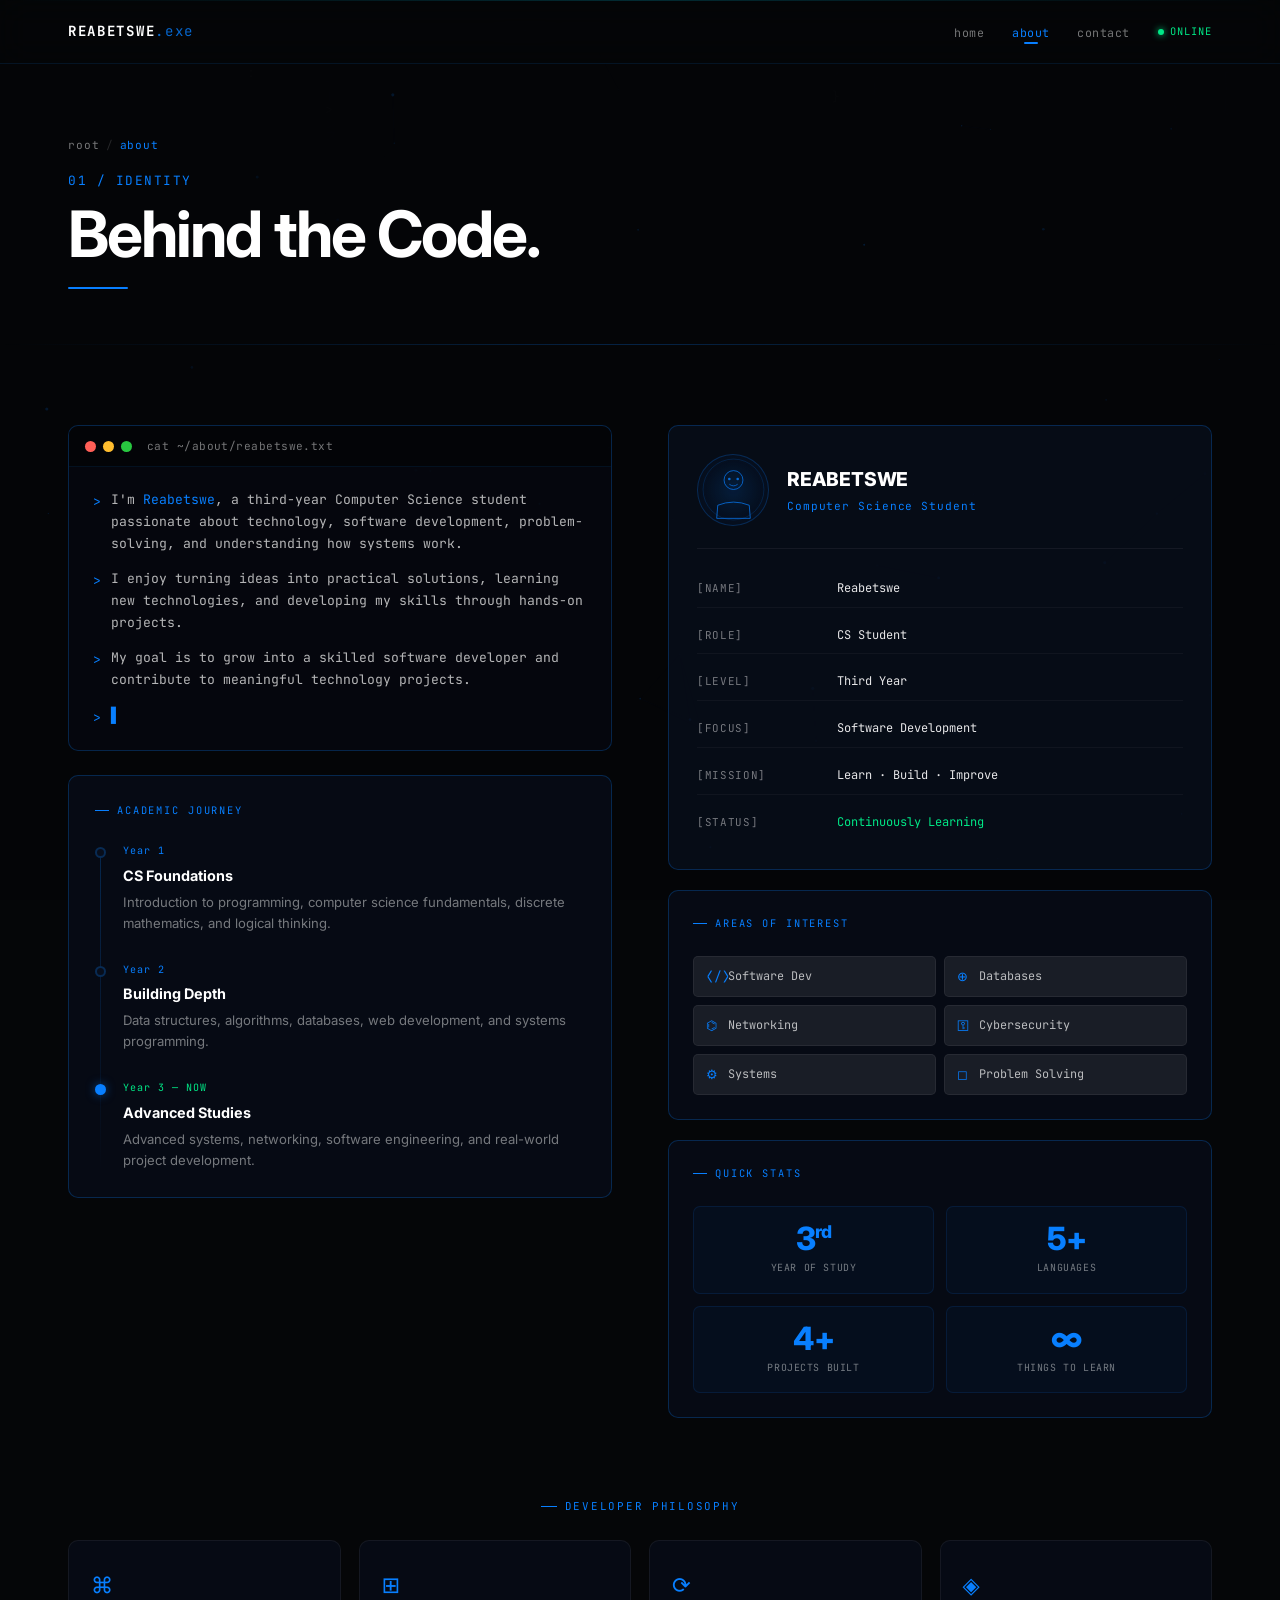
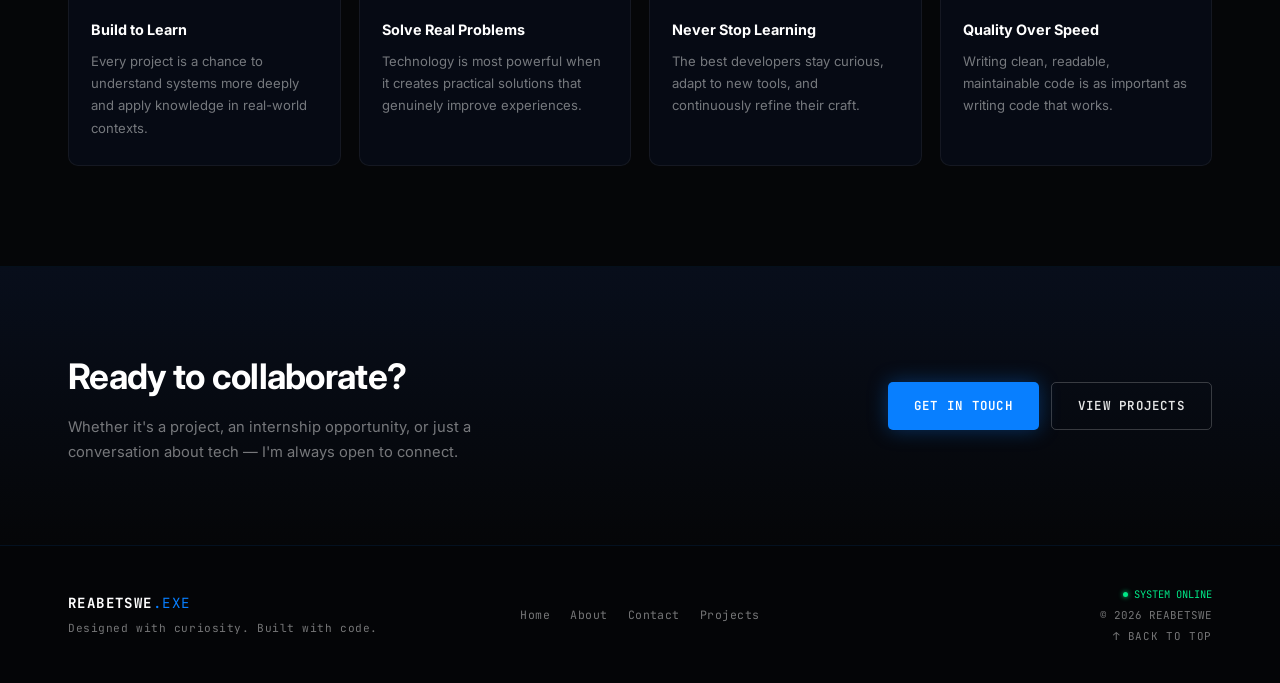
==== about.html @ a29bb3c5 "feat(portfolio): add initial project structure with multi-page site - Add home page with hero sectio" ====
<!DOCTYPE html>
<html lang="en">
<head>
  <meta charset="UTF-8" />
  <meta name="viewport" content="width=device-width, initial-scale=1.0" />
  <title>About Reabetswe — CS Student & Developer</title>
  <meta name="description" content="Learn about Reabetswe, a third-year Computer Science student passionate about software development, databases, networking, and systems." />
  <meta name="theme-color" content="#050608" />

  <link rel="preconnect" href="https://fonts.googleapis.com" />
  <link rel="preconnect" href="https://fonts.gstatic.com" crossorigin />
  <link href="https://fonts.googleapis.com/css2?family=JetBrains+Mono:wght@300;400;500;600;700&family=Inter:wght@300;400;500;600;700;800&display=swap" rel="stylesheet" />
  <link rel="stylesheet" href="styles/main.css" />
  <link rel="stylesheet" href="styles/about.css" />
</head>
<body>
  <canvas id="matrixCanvas" aria-hidden="true"></canvas>
  <canvas id="particleCanvas" aria-hidden="true"></canvas>
  <div class="scan-line" aria-hidden="true"></div>

  <!-- Nav -->
  <nav class="nav" id="nav" role="navigation" aria-label="Main navigation">
    <div class="nav-inner">
      <a href="index.html" class="nav-logo" aria-label="Reabetswe — Home">
        REABETSWE<span class="logo-exe">.exe</span>
      </a>
      <ul class="nav-links" role="list">
        <li><a href="index.html"  class="nav-link">home</a></li>
        <li><a href="about.html" class="nav-link active">about</a></li>
        <li><a href="contact.html" class="nav-link">contact</a></li>
      </ul>
      <div class="nav-right">
        <div class="nav-status" aria-label="Status: online">
          <span class="status-dot"></span><span>ONLINE</span>
        </div>
      </div>
      <button class="nav-toggle" id="navToggle" aria-label="Toggle navigation" aria-expanded="false">
        <span></span><span></span><span></span>
      </button>
    </div>
  </nav>

  <div class="mobile-menu" id="mobileMenu" role="navigation" aria-label="Mobile navigation">
    <ul>
      <li><a href="index.html">home</a></li>
      <li><a href="about.html" class="active">about</a></li>
      <li><a href="contact.html">contact</a></li>
    </ul>
  </div>

  <!-- Page Hero -->
  <section class="page-hero" aria-label="Page title">
    <div class="page-hero-content">
      <div class="breadcrumb">
        <a href="index.html" style="color:inherit;text-decoration:none;">root</a>
        <span class="bc-sep">/</span>
        <span class="bc-active">about</span>
      </div>
      <div class="page-h1-sub">01 / IDENTITY</div>
      <h1 class="page-h1">Behind the Code.</h1>
      <div class="page-accent-line"></div>
    </div>
  </section>

  <!-- ==================== ABOUT ==================== -->
  <section class="about-page-section" aria-labelledby="ap-h2">
    <div class="container">
      <div class="about-page-grid">

        <!-- LEFT -->
        <div>
          <!-- Bio terminal -->
          <div class="bio-terminal-block reveal">
            <div class="terminal-titlebar">
              <span class="tb-dot tb-red"></span>
              <span class="tb-dot tb-yellow"></span>
              <span class="tb-dot tb-green"></span>
              <span class="tb-title">cat ~/about/reabetswe.txt</span>
            </div>
            <div class="bio-body">
              <div class="bio-line">
                <span class="bio-prompt">&gt;</span>
                <span class="bio-text">I'm <span class="hl">Reabetswe</span>, a third-year Computer Science student passionate about technology, software development, problem-solving, and understanding how systems work.</span>
              </div>
              <div class="bio-line">
                <span class="bio-prompt">&gt;</span>
                <span class="bio-text">I enjoy turning ideas into practical solutions, learning new technologies, and developing my skills through hands-on projects.</span>
              </div>
              <div class="bio-line">
                <span class="bio-prompt">&gt;</span>
                <span class="bio-text">My goal is to grow into a skilled software developer and contribute to meaningful technology projects.</span>
              </div>
              <div class="bio-line">
                <span class="bio-prompt">&gt;</span>
                <span class="bio-cursor">▋</span>
              </div>
            </div>
          </div>

          <!-- Journey timeline -->
          <div class="journey-block reveal" data-delay="100">
            <div class="block-label">ACADEMIC JOURNEY</div>
            <div class="journey-timeline">
              <div class="jt-item">
                <div class="jt-dot"></div>
                <div class="jt-year">Year 1</div>
                <h3 class="jt-title">CS Foundations</h3>
                <p class="jt-desc">Introduction to programming, computer science fundamentals, discrete mathematics, and logical thinking.</p>
              </div>
              <div class="jt-item">
                <div class="jt-dot"></div>
                <div class="jt-year">Year 2</div>
                <h3 class="jt-title">Building Depth</h3>
                <p class="jt-desc">Data structures, algorithms, databases, web development, and systems programming.</p>
              </div>
              <div class="jt-item current">
                <div class="jt-dot"></div>
                <div class="jt-year">Year 3 — NOW</div>
                <h3 class="jt-title">Advanced Studies</h3>
                <p class="jt-desc">Advanced systems, networking, software engineering, and real-world project development.</p>
              </div>
            </div>
          </div>
        </div>

        <!-- RIGHT -->
        <div>
          <!-- Profile card -->
          <div class="profile-card-block reveal" data-delay="80">
            <div class="pc-avatar-row">
              <div class="pc-avatar">
                <svg viewBox="0 0 120 120" xmlns="http://www.w3.org/2000/svg" aria-hidden="true">
                  <defs>
                    <radialGradient id="pglow" cx="50%" cy="50%" r="50%">
                      <stop offset="0%"   stop-color="#087FFF" stop-opacity="0.15"/>
                      <stop offset="100%" stop-color="#087FFF" stop-opacity="0"/>
                    </radialGradient>
                  </defs>
                  <circle cx="60" cy="60" r="58" fill="url(#pglow)" stroke="#087FFF" stroke-width="0.8" opacity="0.4"/>
                  <circle cx="60" cy="42" r="18" fill="none" stroke="#087FFF" stroke-width="1.5" opacity="0.9"/>
                  <path d="M30 90 Q60 78 90 90 L92 115 H28 Z" fill="none" stroke="#087FFF" stroke-width="1.5" opacity="0.9"/>
                  <circle cx="52" cy="40" r="2.5" fill="#087FFF" opacity="0.8"/>
                  <circle cx="68" cy="40" r="2.5" fill="#087FFF" opacity="0.8"/>
                  <path d="M52 50 Q60 56 68 50" fill="none" stroke="#087FFF" stroke-width="1.5" opacity="0.8"/>
                </svg>
              </div>
              <div>
                <div class="pc-name">REABETSWE</div>
                <div class="pc-role">Computer Science Student</div>
              </div>
            </div>
            <div class="pc-meta">
              <div class="pcm-row"><span class="pcm-key">[NAME]</span>      <span class="pcm-val">Reabetswe</span></div>
              <div class="pcm-row"><span class="pcm-key">[ROLE]</span>      <span class="pcm-val">CS Student</span></div>
              <div class="pcm-row"><span class="pcm-key">[LEVEL]</span>     <span class="pcm-val">Third Year</span></div>
              <div class="pcm-row"><span class="pcm-key">[FOCUS]</span>     <span class="pcm-val">Software Development</span></div>
              <div class="pcm-row"><span class="pcm-key">[MISSION]</span>   <span class="pcm-val">Learn · Build · Improve</span></div>
              <div class="pcm-row"><span class="pcm-key">[STATUS]</span>    <span class="pcm-val green">Continuously Learning</span></div>
            </div>
          </div>

          <!-- Interests -->
          <div class="interests-block reveal" data-delay="150">
            <div class="block-label">AREAS OF INTEREST</div>
            <div class="ib-grid">
              <div class="ib-item"><span class="ib-icon">⟨/⟩</span> Software Dev</div>
              <div class="ib-item"><span class="ib-icon">⊕</span> Databases</div>
              <div class="ib-item"><span class="ib-icon">⌬</span> Networking</div>
              <div class="ib-item"><span class="ib-icon">⚿</span> Cybersecurity</div>
              <div class="ib-item"><span class="ib-icon">⚙</span> Systems</div>
              <div class="ib-item"><span class="ib-icon">◻</span> Problem Solving</div>
            </div>
          </div>

          <!-- Stats -->
          <div class="stats-block reveal" data-delay="200">
            <div class="block-label">QUICK STATS</div>
            <div class="stats-grid">
              <div class="stat-box"><div class="stat-num">3<sup>rd</sup></div><div class="stat-lbl">Year of Study</div></div>
              <div class="stat-box"><div class="stat-num">5+</div><div class="stat-lbl">Languages</div></div>
              <div class="stat-box"><div class="stat-num">4+</div><div class="stat-lbl">Projects Built</div></div>
              <div class="stat-box"><div class="stat-num">∞</div><div class="stat-lbl">Things to Learn</div></div>
            </div>
          </div>
        </div>
      </div>

      <!-- Philosophy -->
      <div class="philosophy-block">
        <div class="panel-label" style="justify-content:center;display:flex;margin-bottom:24px;">DEVELOPER PHILOSOPHY</div>
        <div class="ph-grid">
          <div class="ph-card reveal">
            <span class="ph-icon">⌘</span>
            <h3 class="ph-title">Build to Learn</h3>
            <p class="ph-text">Every project is a chance to understand systems more deeply and apply knowledge in real-world contexts.</p>
          </div>
          <div class="ph-card reveal" data-delay="80">
            <span class="ph-icon">⊞</span>
            <h3 class="ph-title">Solve Real Problems</h3>
            <p class="ph-text">Technology is most powerful when it creates practical solutions that genuinely improve experiences.</p>
          </div>
          <div class="ph-card reveal" data-delay="160">
            <span class="ph-icon">⟳</span>
            <h3 class="ph-title">Never Stop Learning</h3>
            <p class="ph-text">The best developers stay curious, adapt to new tools, and continuously refine their craft.</p>
          </div>
          <div class="ph-card reveal" data-delay="240">
            <span class="ph-icon">◈</span>
            <h3 class="ph-title">Quality Over Speed</h3>
            <p class="ph-text">Writing clean, readable, maintainable code is as important as writing code that works.</p>
          </div>
        </div>
      </div>
    </div>
  </section>

  <!-- CTA -->
  <section class="about-cta-section" aria-label="Call to action">
    <div class="container">
      <div class="cta-inner">
        <div class="cta-text">
          <h2>Ready to collaborate?</h2>
          <p>Whether it's a project, an internship opportunity, or just a conversation about tech — I'm always open to connect.</p>
        </div>
        <div class="cta-actions">
          <a href="contact.html" class="btn btn-primary">GET IN TOUCH</a>
          <a href="index.html#projects" class="btn btn-secondary">VIEW PROJECTS</a>
        </div>
      </div>
    </div>
  </section>

  <!-- Footer -->
  <footer class="footer" role="contentinfo">
    <div class="container">
      <div class="footer-inner">
        <div>
          <div class="footer-logo">REABETSWE<span class="exe">.EXE</span></div>
          <div class="footer-tagline">Designed with curiosity. Built with code.</div>
        </div>
        <nav class="footer-links" aria-label="Footer navigation">
          <a href="index.html">Home</a>
          <a href="about.html">About</a>
          <a href="contact.html">Contact</a>
          <a href="index.html#projects">Projects</a>
        </nav>
        <div class="footer-right">
          <div class="footer-status"><span class="footer-status-dot"></span> SYSTEM ONLINE</div>
          <div class="footer-copy">&copy; 2026 REABETSWE</div>
          <button class="back-to-top" onclick="window.scrollTo({top:0,behavior:'smooth'})" aria-label="Back to top">↑ BACK TO TOP</button>
        </div>
      </div>
    </div>
  </footer>

  <script src="scripts/matrix.js"></script>
  <script src="scripts/particles.js"></script>
  <script src="scripts/main.js"></script>
</body>
</html>
---- styles/main.css ----
/* ====================================================================
   MAIN.CSS — REABETSWE.EXE // SYSTEM OVERRIDE
   Global design tokens, shared components, layout primitives
   ==================================================================== */

@media (prefers-reduced-motion: reduce) {
  *, *::before, *::after {
    animation-duration: 0.01ms !important;
    animation-iteration-count: 1 !important;
    transition-duration: 0.01ms !important;
  }
}

*, *::before, *::after {
  box-sizing: border-box;
  margin: 0;
  padding: 0;
}

:root {
  /* Color system */
  --obsidian:       #050608;
  --midnight:       #080E1B;
  --navy:           #0C1829;
  --navy-light:     #0F2040;
  --blue:           #087FFF;
  --blue-bright:    #1A8FFF;
  --blue-dim:       #0560C0;
  --cyan:           #00D9FF;
  --white:          #FFFFFF;
  --white-90:       rgba(255,255,255,0.9);
  --white-70:       rgba(255,255,255,0.7);
  --white-45:       rgba(255,255,255,0.45);
  --white-20:       rgba(255,255,255,0.2);
  --white-08:       rgba(255,255,255,0.08);
  --blue-glow:      rgba(8, 127, 255, 0.12);
  --blue-glow-md:   rgba(8, 127, 255, 0.22);
  --blue-border:    rgba(8, 127, 255, 0.25);
  --blue-border-hi: rgba(8, 127, 255, 0.55);
  --cyan-glow:      rgba(0, 217, 255, 0.15);
  --green:          #00E887;
  --red:            #FF4757;
  --yellow:         #FFB800;

  /* Typography */
  --font-sans:    'Inter', system-ui, sans-serif;
  --font-mono:    'JetBrains Mono', 'Fira Code', 'Courier New', monospace;
  --font-display: 'Inter', system-ui, sans-serif;

  /* Layout */
  --nav-height:   64px;
  --max-width:    1200px;
  --section-pad:  110px;

  /* Animation */
  --ease-out:     cubic-bezier(0.16, 1, 0.3, 1);
  --ease-in-out:  cubic-bezier(0.4, 0, 0.2, 1);
  --t-fast:       0.15s;
  --t-base:       0.28s;
  --t-slow:       0.5s;
}

/* ===================== BASE ===================== */
html { scroll-behavior: smooth; font-size: 16px; }

body {
  background-color: var(--obsidian);
  color: var(--white);
  font-family: var(--font-sans);
  line-height: 1.65;
  overflow-x: hidden;
  min-height: 100vh;
  -webkit-font-smoothing: antialiased;
  -moz-osx-font-smoothing: grayscale;
}

/* ===================== BACKGROUND CANVASES ===================== */
#matrixCanvas {
  position: fixed; inset: 0;
  pointer-events: none; z-index: 0;
  opacity: 0.025;
}
#particleCanvas {
  position: fixed; inset: 0;
  pointer-events: none; z-index: 1;
  opacity: 0.6;
}

/* ===================== SCAN LINE ===================== */
.scan-line {
  position: fixed;
  top: 0; left: 0; right: 0;
  height: 1px;
  background: linear-gradient(90deg, transparent 0%, var(--cyan) 50%, transparent 100%);
  opacity: 0.18;
  animation: scanDown 8s linear infinite;
  pointer-events: none;
  z-index: 9998;
}
@keyframes scanDown {
  0%   { top: -2px; }
  100% { top: 100vh; }
}

/* ===================== BOOT SCREEN ===================== */
#bootScreen {
  position: fixed; inset: 0;
  background: var(--obsidian);
  z-index: 99999;
  display: flex;
  flex-direction: column;
  align-items: center;
  justify-content: center;
  gap: 0;
  transition: opacity 0.6s var(--ease-out);
}
#bootScreen.fade-out {
  opacity: 0;
  pointer-events: none;
}
#bootScreen.hidden { display: none; }

.boot-logo {
  font-family: var(--font-mono);
  font-size: clamp(1.4rem, 4vw, 2.2rem);
  font-weight: 700;
  letter-spacing: 0.18em;
  color: var(--white);
  margin-bottom: 40px;
}
.boot-logo span { color: var(--blue); }

.boot-lines {
  display: flex;
  flex-direction: column;
  gap: 10px;
  min-width: 340px;
  max-width: 460px;
}
.boot-line {
  font-family: var(--font-mono);
  font-size: 0.78rem;
  color: var(--white-45);
  letter-spacing: 0.04em;
  display: flex;
  align-items: center;
  gap: 10px;
  opacity: 0;
  transform: translateX(-8px);
  transition: opacity 0.35s ease, transform 0.35s ease;
}
.boot-line.show { opacity: 1; transform: none; }
.boot-line.done { color: var(--green); }
.boot-line.done .bl-dot { background: var(--green); box-shadow: 0 0 6px var(--green); }
.bl-dot {
  width: 6px; height: 6px;
  border-radius: 50%;
  background: var(--white-45);
  flex-shrink: 0;
}

.boot-bar-wrap {
  margin-top: 36px;
  width: 340px;
  height: 2px;
  background: var(--white-08);
  border-radius: 2px;
  overflow: hidden;
}
.boot-bar {
  height: 100%;
  width: 0%;
  background: linear-gradient(90deg, var(--blue), var(--cyan));
  border-radius: 2px;
  transition: width 0.1s linear;
  box-shadow: 0 0 8px var(--blue);
}
.boot-skip {
  margin-top: 28px;
  font-family: var(--font-mono);
  font-size: 0.68rem;
  color: var(--white-45);
  letter-spacing: 0.1em;
  background: none;
  border: none;
  cursor: pointer;
  padding: 6px 12px;
  border-radius: 3px;
  transition: color var(--t-base), background var(--t-base);
}
.boot-skip:hover, .boot-skip:focus-visible {
  color: var(--white-70);
  background: var(--white-08);
  outline: none;
}

/* ===================== NAVIGATION ===================== */
.nav {
  position: fixed;
  top: 0; left: 0; right: 0;
  height: var(--nav-height);
  z-index: 1000;
  background: rgba(5, 6, 8, 0.7);
  backdrop-filter: blur(16px) saturate(1.4);
  -webkit-backdrop-filter: blur(16px);
  border-bottom: 1px solid rgba(8, 127, 255, 0.12);
  transition: background var(--t-base), border-color var(--t-base);
}
.nav.scrolled {
  background: rgba(5, 6, 8, 0.95);
  border-color: var(--blue-border);
}
.nav-inner {
  max-width: var(--max-width);
  margin: 0 auto;
  padding: 0 28px;
  height: 100%;
  display: flex;
  align-items: center;
  gap: 16px;
}
.nav-logo {
  font-family: var(--font-mono);
  font-size: 0.88rem;
  font-weight: 700;
  letter-spacing: 0.12em;
  color: var(--white);
  text-decoration: none;
  display: flex;
  align-items: center;
  gap: 0;
  flex-shrink: 0;
}
.logo-exe { color: var(--blue); font-weight: 400; opacity: 0.8; }

.nav-links {
  list-style: none;
  display: flex;
  align-items: center;
  gap: 4px;
  margin-left: auto;
}
.nav-link {
  font-family: var(--font-mono);
  font-size: 0.73rem;
  color: var(--white-45);
  text-decoration: none;
  padding: 5px 12px;
  border-radius: 4px;
  transition: color var(--t-base), background var(--t-base);
  letter-spacing: 0.04em;
  position: relative;
}
.nav-link:hover {
  color: var(--white-90);
  background: var(--white-08);
}
.nav-link.active {
  color: var(--blue);
}
.nav-link.active::after {
  content: '';
  position: absolute;
  bottom: 2px; left: 50%; transform: translateX(-50%);
  width: 14px; height: 2px;
  background: var(--blue);
  border-radius: 2px;
}

/* Nav right cluster */
.nav-right {
  display: flex;
  align-items: center;
  gap: 14px;
  flex-shrink: 0;
}
.nav-cmd-btn {
  font-family: var(--font-mono);
  font-size: 0.7rem;
  color: var(--white-45);
  background: var(--white-08);
  border: 1px solid var(--white-20);
  padding: 5px 10px;
  border-radius: 5px;
  cursor: pointer;
  display: flex;
  align-items: center;
  gap: 6px;
  transition: all var(--t-base);
  letter-spacing: 0.04em;
  white-space: nowrap;
}
.nav-cmd-btn:hover, .nav-cmd-btn:focus-visible {
  color: var(--white-90);
  border-color: var(--blue-border);
  background: var(--blue-glow);
  outline: none;
}
.cmd-kbd {
  font-size: 0.62rem;
  background: var(--white-08);
  padding: 1px 5px;
  border-radius: 3px;
  border: 1px solid var(--white-20);
}
.nav-status {
  display: flex;
  align-items: center;
  gap: 6px;
  font-family: var(--font-mono);
  font-size: 0.65rem;
  color: var(--green);
  letter-spacing: 0.1em;
}
.status-dot {
  width: 6px; height: 6px;
  border-radius: 50%;
  background: var(--green);
  box-shadow: 0 0 7px var(--green);
  animation: statusPulse 2.5s ease-in-out infinite;
}
@keyframes statusPulse {
  0%, 100% { opacity: 1; }
  50%       { opacity: 0.4; }
}
.nav-toggle {
  display: none;
  flex-direction: column;
  gap: 5px;
  background: none;
  border: none;
  cursor: pointer;
  padding: 4px;
  margin-left: auto;
}
.nav-toggle span {
  display: block;
  width: 22px; height: 1.5px;
  background: var(--white-70);
  border-radius: 2px;
  transition: all var(--t-base);
}

/* ===================== MOBILE MENU ===================== */
.mobile-menu {
  position: fixed;
  top: var(--nav-height);
  left: 0; right: 0;
  background: rgba(5, 6, 8, 0.98);
  border-bottom: 1px solid var(--blue-border);
  backdrop-filter: blur(20px);
  z-index: 999;
  padding: 12px 0 20px;
  transform: translateY(-6px);
  opacity: 0;
  pointer-events: none;
  transition: all var(--t-base);
}
.mobile-menu.open {
  transform: translateY(0);
  opacity: 1;
  pointer-events: all;
}
.mobile-menu ul { list-style: none; padding: 0 24px; }
.mobile-menu ul li { border-bottom: 1px solid rgba(255,255,255,0.06); }
.mobile-menu ul li:last-child { border-bottom: none; }
.mobile-menu ul li a {
  font-family: var(--font-mono);
  font-size: 0.85rem;
  color: var(--white-70);
  text-decoration: none;
  padding: 14px 0;
  display: block;
  letter-spacing: 0.05em;
  transition: color var(--t-base);
}
.mobile-menu ul li a:hover,
.mobile-menu ul li a.active { color: var(--blue); }

/* ===================== COMMAND PALETTE ===================== */
.cmd-palette-overlay {
  position: fixed; inset: 0;
  background: rgba(0, 0, 0, 0.7);
  backdrop-filter: blur(8px);
  z-index: 10000;
  display: flex;
  align-items: flex-start;
  justify-content: center;
  padding-top: 15vh;
  opacity: 0;
  pointer-events: none;
  transition: opacity var(--t-base);
}
.cmd-palette-overlay.open {
  opacity: 1;
  pointer-events: all;
}
.cmd-palette-box {
  background: var(--midnight);
  border: 1px solid var(--blue-border);
  border-radius: 10px;
  width: 100%;
  max-width: 560px;
  margin: 0 20px;
  overflow: hidden;
  box-shadow: 0 24px 80px rgba(0,0,0,0.6), 0 0 40px rgba(8,127,255,0.1);
  transform: translateY(-12px) scale(0.98);
  transition: transform var(--t-base) var(--ease-out);
}
.cmd-palette-overlay.open .cmd-palette-box {
  transform: translateY(0) scale(1);
}
.cmd-palette-input-row {
  display: flex;
  align-items: center;
  gap: 12px;
  padding: 16px 20px;
  border-bottom: 1px solid rgba(255,255,255,0.07);
}
.cp-icon {
  font-family: var(--font-mono);
  font-size: 0.9rem;
  color: var(--blue);
  flex-shrink: 0;
}
.cmd-palette-input {
  flex: 1;
  background: none;
  border: none;
  outline: none;
  font-family: var(--font-mono);
  font-size: 0.9rem;
  color: var(--white);
  caret-color: var(--blue);
  letter-spacing: 0.02em;
}
.cmd-palette-input::placeholder { color: var(--white-45); }
.cmd-palette-results {
  max-height: 340px;
  overflow-y: auto;
  padding: 8px 0;
  scrollbar-width: thin;
  scrollbar-color: var(--blue-border) transparent;
}
.cp-result {
  display: flex;
  align-items: center;
  gap: 14px;
  padding: 11px 20px;
  cursor: pointer;
  transition: background var(--t-fast);
  border-left: 2px solid transparent;
}
.cp-result:hover, .cp-result.selected {
  background: var(--blue-glow);
  border-left-color: var(--blue);
}
.cp-result-icon {
  font-family: var(--font-mono);
  font-size: 0.75rem;
  color: var(--blue);
  width: 20px;
  text-align: center;
  flex-shrink: 0;
}
.cp-result-label {
  font-family: var(--font-sans);
  font-size: 0.85rem;
  color: var(--white-90);
}
.cp-result-desc {
  font-family: var(--font-mono);
  font-size: 0.7rem;
  color: var(--white-45);
  margin-left: auto;
}
.cp-footer {
  padding: 10px 20px;
  border-top: 1px solid rgba(255,255,255,0.06);
  display: flex;
  gap: 16px;
  font-family: var(--font-mono);
  font-size: 0.65rem;
  color: var(--white-45);
}
.cp-hint { display: flex; align-items: center; gap: 5px; }
.cp-key {
  background: var(--white-08);
  border: 1px solid var(--white-20);
  padding: 1px 5px;
  border-radius: 3px;
  font-size: 0.6rem;
}

/* ===================== LAYOUT PRIMITIVES ===================== */
.container {
  max-width: var(--max-width);
  margin: 0 auto;
  padding: 0 28px;
  position: relative;
  z-index: 2;
}
.section {
  padding: var(--section-pad) 0;
  position: relative;
  z-index: 2;
}

/* Section header */
.section-eyebrow {
  font-family: var(--font-mono);
  font-size: 0.7rem;
  color: var(--blue);
  letter-spacing: 0.2em;
  text-transform: uppercase;
  margin-bottom: 12px;
  display: flex;
  align-items: center;
  gap: 10px;
}
.section-eyebrow::before {
  content: '';
  width: 28px; height: 1px;
  background: var(--blue);
  opacity: 0.6;
}
.section-h2 {
  font-family: var(--font-display);
  font-size: clamp(2rem, 4.5vw, 3rem);
  font-weight: 700;
  line-height: 1.1;
  color: var(--white);
  letter-spacing: -0.02em;
  margin-bottom: 20px;
}
.section-h2 .accent { color: var(--blue); }
.section-lead {
  font-size: 1rem;
  color: var(--white-70);
  line-height: 1.7;
  max-width: 560px;
  margin-bottom: 56px;
}

/* ===================== SHARED TERMINAL CHROME ===================== */
.terminal-chrome {
  background: #07080F;
  border: 1px solid var(--blue-border);
  border-radius: 10px;
  overflow: hidden;
  box-shadow: 0 12px 48px rgba(0,0,0,0.4), 0 0 0 1px rgba(8,127,255,0.06);
}
.terminal-titlebar {
  display: flex;
  align-items: center;
  gap: 7px;
  padding: 11px 16px;
  background: rgba(0,0,0,0.4);
  border-bottom: 1px solid rgba(8,127,255,0.1);
}
.tb-dot {
  width: 11px; height: 11px;
  border-radius: 50%;
  flex-shrink: 0;
}
.tb-red    { background: #FF5F57; }
.tb-yellow { background: #FFBD2E; }
.tb-green  { background: #28C840; }
.tb-title {
  font-family: var(--font-mono);
  font-size: 0.7rem;
  color: var(--white-45);
  margin-left: 8px;
  letter-spacing: 0.04em;
}

/* ===================== SHARED BUTTONS ===================== */
.btn {
  display: inline-flex;
  align-items: center;
  gap: 9px;
  padding: 13px 26px;
  font-family: var(--font-mono);
  font-size: 0.78rem;
  font-weight: 600;
  letter-spacing: 0.1em;
  text-decoration: none;
  border-radius: 5px;
  cursor: pointer;
  border: none;
  transition: all var(--t-base) var(--ease-out);
  position: relative;
  overflow: hidden;
  white-space: nowrap;
}
.btn-primary {
  background: var(--blue);
  color: var(--white);
  box-shadow: 0 0 20px rgba(8, 127, 255, 0.35);
}
.btn-primary:hover {
  background: var(--blue-bright);
  box-shadow: 0 0 32px rgba(8, 127, 255, 0.55);
  transform: translateY(-2px);
}
.btn-secondary {
  background: transparent;
  color: var(--white-90);
  border: 1px solid var(--white-20);
}
.btn-secondary:hover {
  border-color: var(--blue-border-hi);
  background: var(--blue-glow);
  color: var(--white);
  transform: translateY(-2px);
}
.btn-outline {
  background: transparent;
  color: var(--blue);
  border: 1px solid var(--blue-border);
}
.btn-outline:hover {
  background: var(--blue-glow-md);
  border-color: var(--blue);
  transform: translateY(-2px);
}
.btn:focus-visible {
  outline: 2px solid var(--blue);
  outline-offset: 3px;
}

/* ===================== TERMINAL PROMPT ELEMENTS ===================== */
.t-prompt { color: var(--blue); font-family: var(--font-mono); font-size: 0.82rem; }
.t-cmd    { color: var(--white); font-family: var(--font-mono); font-size: 0.82rem; }
.t-output { color: var(--green); font-family: var(--font-mono); font-size: 0.82rem; }
.t-cursor {
  color: var(--blue);
  font-family: var(--font-mono);
  animation: blink 1s step-end infinite;
}
@keyframes blink { 0%,100%{opacity:1} 50%{opacity:0} }

/* ===================== PAGE HERO (about / contact) ===================== */
.page-hero {
  padding-top: calc(var(--nav-height) + 72px);
  padding-bottom: 56px;
  position: relative;
  z-index: 2;
}
.page-hero::after {
  content: '';
  position: absolute;
  bottom: 0; left: 0; right: 0;
  height: 1px;
  background: linear-gradient(90deg, transparent, var(--blue-border), transparent);
}
.page-hero-content { max-width: var(--max-width); margin: 0 auto; padding: 0 28px; }
.breadcrumb {
  font-family: var(--font-mono);
  font-size: 0.7rem;
  color: var(--white-45);
  margin-bottom: 16px;
  letter-spacing: 0.08em;
  display: flex;
  align-items: center;
  gap: 6px;
}
.bc-sep { opacity: 0.3; }
.bc-active { color: var(--blue); }
.page-h1 {
  font-size: clamp(2.4rem, 6vw, 4rem);
  font-weight: 700;
  letter-spacing: -0.03em;
  line-height: 1.05;
  color: var(--white);
  margin-bottom: 16px;
}
.page-h1-sub {
  font-family: var(--font-mono);
  font-size: 0.8rem;
  color: var(--blue);
  letter-spacing: 0.12em;
  display: block;
  margin-bottom: 8px;
}
.page-accent-line {
  width: 60px; height: 2px;
  background: var(--blue);
  border-radius: 2px;
  margin-top: 20px;
}

/* ===================== PANEL ===================== */
.panel {
  background: rgba(8, 14, 27, 0.7);
  border: 1px solid var(--blue-border);
  border-radius: 10px;
  padding: 28px;
  backdrop-filter: blur(8px);
}
.panel-label {
  font-family: var(--font-mono);
  font-size: 0.68rem;
  color: var(--blue);
  letter-spacing: 0.16em;
  margin-bottom: 18px;
  display: flex;
  align-items: center;
  gap: 8px;
}
.panel-label::before {
  content: '';
  width: 16px; height: 1px;
  background: var(--blue);
}

/* ===================== FOOTER ===================== */
.footer {
  border-top: 1px solid rgba(8,127,255,0.1);
  padding: 40px 0;
  background: rgba(5,6,8,0.95);
  position: relative;
  z-index: 2;
}
.footer-inner {
  display: grid;
  grid-template-columns: 1fr auto 1fr;
  align-items: center;
  gap: 24px;
}
.footer-logo {
  font-family: var(--font-mono);
  font-size: 0.88rem;
  font-weight: 700;
  color: var(--white);
  letter-spacing: 0.1em;
}
.footer-logo .exe { color: var(--blue); font-weight: 400; }
.footer-tagline {
  font-family: var(--font-mono);
  font-size: 0.7rem;
  color: var(--white-45);
  letter-spacing: 0.05em;
  margin-top: 4px;
}
.footer-links {
  display: flex;
  justify-content: center;
  gap: 20px;
  flex-wrap: wrap;
}
.footer-links a {
  font-family: var(--font-mono);
  font-size: 0.72rem;
  color: var(--white-45);
  text-decoration: none;
  letter-spacing: 0.04em;
  transition: color var(--t-base);
}
.footer-links a:hover { color: var(--blue); }
.footer-right {
  display: flex;
  flex-direction: column;
  align-items: flex-end;
  gap: 4px;
}
.footer-copy {
  font-family: var(--font-mono);
  font-size: 0.68rem;
  color: var(--white-45);
}
.footer-status {
  display: flex;
  align-items: center;
  gap: 6px;
  font-family: var(--font-mono);
  font-size: 0.65rem;
  color: var(--green);
}
.footer-status-dot {
  width: 5px; height: 5px;
  border-radius: 50%;
  background: var(--green);
  box-shadow: 0 0 5px var(--green);
}
.back-to-top {
  display: inline-flex;
  align-items: center;
  gap: 6px;
  font-family: var(--font-mono);
  font-size: 0.68rem;
  color: var(--white-45);
  text-decoration: none;
  background: none;
  border: none;
  cursor: pointer;
  transition: color var(--t-base);
  letter-spacing: 0.06em;
}
.back-to-top:hover, .back-to-top:focus-visible {
  color: var(--blue);
  outline: none;
}

/* ===================== SKILL TAGS ===================== */
.skill-chip {
  font-family: var(--font-mono);
  font-size: 0.72rem;
  color: var(--blue);
  border: 1px solid var(--blue-border);
  padding: 4px 11px;
  border-radius: 3px;
  background: rgba(8,127,255,0.06);
  transition: all var(--t-base);
  cursor: default;
  letter-spacing: 0.03em;
}
.skill-chip:hover {
  background: var(--blue-glow-md);
  border-color: var(--blue-border-hi);
  color: var(--white);
}

/* ===================== UTILITIES ===================== */
@keyframes fadeInUp {
  from { opacity: 0; transform: translateY(20px); }
  to   { opacity: 1; transform: translateY(0); }
}
@keyframes fadeIn {
  from { opacity: 0; }
  to   { opacity: 1; }
}
.reveal {
  opacity: 0;
  transform: translateY(20px);
  transition: opacity 0.55s var(--ease-out), transform 0.55s var(--ease-out);
}
.reveal.visible {
  opacity: 1;
  transform: none;
}

/* ===================== RESPONSIVE ===================== */
@media (max-width: 900px) {
  :root { --section-pad: 80px; }
  .nav-links, .nav-status, .nav-cmd-btn { display: none; }
  .nav-toggle { display: flex; }
  .nav-right { display: none; }
  .footer-inner { grid-template-columns: 1fr; text-align: center; }
  .footer-right { align-items: center; }
}
@media (max-width: 560px) {
  :root { --section-pad: 64px; }
  .container { padding: 0 18px; }
}
---- styles/about.css ----
/* ====================================================================
   ABOUT.CSS — about.html specific styles
   REABETSWE.EXE // SYSTEM OVERRIDE
   ==================================================================== */

/* ---- Page layout ---- */
.about-page-section {
  padding: 80px 0 100px;
  position: relative;
  z-index: 2;
}

/* ---- Two-column grid ---- */
.about-page-grid {
  display: grid;
  grid-template-columns: 1fr 1fr;
  gap: 56px;
  align-items: start;
  margin-bottom: 80px;
}

/* ===================== LEFT — BIO ===================== */
.bio-terminal-block {
  background: rgba(7,8,15,0.85);
  border: 1px solid var(--blue-border);
  border-radius: 10px;
  overflow: hidden;
  margin-bottom: 24px;
}
.bio-body {
  padding: 22px 24px;
}
.bio-line {
  display: flex;
  gap: 10px;
  align-items: flex-start;
  margin-bottom: 14px;
  font-family: var(--font-mono);
  font-size: 0.82rem;
  line-height: 1.65;
}
.bio-line:last-child { margin-bottom: 0; }
.bio-prompt { color: var(--blue); flex-shrink: 0; margin-top: 2px; }
.bio-text { color: var(--white-70); }
.bio-text .hl { color: var(--blue); }
.bio-cursor { color: var(--blue); animation: blink 1s step-end infinite; }

/* ===================== TIMELINE ===================== */
.journey-block {
  background: rgba(8,14,27,0.7);
  border: 1px solid var(--blue-border);
  border-radius: 10px;
  padding: 26px;
}
.block-label {
  font-family: var(--font-mono);
  font-size: 0.65rem;
  color: var(--blue);
  letter-spacing: 0.18em;
  margin-bottom: 24px;
  display: flex;
  align-items: center;
  gap: 8px;
}
.block-label::before { content: ''; width: 14px; height: 1px; background: var(--blue); }

.journey-timeline {
  position: relative;
  padding-left: 28px;
}
.journey-timeline::before {
  content: '';
  position: absolute;
  left: 5px; top: 8px; bottom: 0;
  width: 1px;
  background: linear-gradient(to bottom, var(--blue-border), transparent);
}
.jt-item {
  position: relative;
  margin-bottom: 28px;
}
.jt-item:last-child { margin-bottom: 0; }
.jt-dot {
  position: absolute;
  left: -28px; top: 4px;
  width: 11px; height: 11px;
  border-radius: 50%;
  border: 2px solid var(--blue-border);
  background: var(--midnight);
}
.jt-item.current .jt-dot {
  border-color: var(--blue);
  background: var(--blue);
  box-shadow: 0 0 10px rgba(8,127,255,0.5);
}
.jt-year {
  font-family: var(--font-mono);
  font-size: 0.63rem;
  color: var(--blue);
  letter-spacing: 0.1em;
  margin-bottom: 4px;
}
.jt-item.current .jt-year { color: var(--green); }
.jt-title { font-size: 0.9rem; font-weight: 700; color: var(--white); margin-bottom: 4px; }
.jt-desc  { font-size: 0.82rem; color: var(--white-45); line-height: 1.6; }

/* ===================== RIGHT — PROFILE CARD ===================== */
.profile-card-block {
  background: rgba(8,14,27,0.8);
  border: 1px solid var(--blue-border);
  border-radius: 10px;
  padding: 28px;
  margin-bottom: 20px;
}
.pc-avatar-row {
  display: flex;
  align-items: center;
  gap: 18px;
  padding-bottom: 22px;
  margin-bottom: 22px;
  border-bottom: 1px solid rgba(255,255,255,0.06);
}
.pc-avatar {
  width: 72px; height: 72px;
  border-radius: 50%;
  border: 1px solid var(--blue-border);
  background: radial-gradient(circle, rgba(8,127,255,0.1), transparent);
  display: flex; align-items: center; justify-content: center;
  flex-shrink: 0;
  overflow: hidden;
}
.pc-avatar svg { width: 90%; height: 90%; }
.pc-name {
  font-size: 1.2rem;
  font-weight: 800;
  color: var(--white);
  letter-spacing: -0.01em;
  margin-bottom: 2px;
}
.pc-role {
  font-family: var(--font-mono);
  font-size: 0.7rem;
  color: var(--blue);
  letter-spacing: 0.08em;
}

.pc-meta { display: flex; flex-direction: column; gap: 10px; }
.pcm-row {
  display: grid;
  grid-template-columns: 130px 1fr;
  gap: 10px;
  align-items: center;
  padding: 8px 0;
  border-bottom: 1px solid rgba(255,255,255,0.04);
}
.pcm-row:last-child { border-bottom: none; }
.pcm-key {
  font-family: var(--font-mono);
  font-size: 0.68rem;
  color: var(--white-45);
  letter-spacing: 0.06em;
}
.pcm-val {
  font-family: var(--font-mono);
  font-size: 0.75rem;
  color: var(--white-90);
}
.pcm-val.green { color: var(--green); }

/* Interests panel */
.interests-block {
  background: rgba(8,14,27,0.7);
  border: 1px solid var(--blue-border);
  border-radius: 10px;
  padding: 24px;
  margin-bottom: 20px;
}
.ib-grid {
  display: grid;
  grid-template-columns: 1fr 1fr;
  gap: 8px;
}
.ib-item {
  display: flex;
  align-items: center;
  gap: 8px;
  font-family: var(--font-mono);
  font-size: 0.74rem;
  color: var(--white-70);
  padding: 9px 12px;
  border: 1px solid rgba(255,255,255,0.06);
  border-radius: 5px;
  background: var(--white-08);
  transition: all var(--t-base);
}
.ib-item:hover { border-color: var(--blue-border); color: var(--white); background: var(--blue-glow); }
.ib-icon { color: var(--blue); font-size: 0.8rem; width: 14px; }

/* Stats panel */
.stats-block {
  background: rgba(8,14,27,0.7);
  border: 1px solid var(--blue-border);
  border-radius: 10px;
  padding: 24px;
}
.stats-grid {
  display: grid;
  grid-template-columns: 1fr 1fr;
  gap: 12px;
}
.stat-box {
  text-align: center;
  padding: 16px 12px;
  border: 1px solid rgba(8,127,255,0.12);
  border-radius: 7px;
  background: rgba(8,127,255,0.04);
  transition: all var(--t-base);
}
.stat-box:hover { border-color: var(--blue-border); background: var(--blue-glow); }
.stat-num {
  font-size: 2rem;
  font-weight: 800;
  color: var(--blue);
  line-height: 1;
  margin-bottom: 5px;
  letter-spacing: -0.03em;
}
.stat-num sup { font-size: 0.55em; vertical-align: super; }
.stat-lbl {
  font-family: var(--font-mono);
  font-size: 0.62rem;
  color: var(--white-45);
  letter-spacing: 0.06em;
  text-transform: uppercase;
}

/* ===================== PHILOSOPHY ===================== */
.philosophy-block {
  margin-top: 0;
}
.ph-grid {
  display: grid;
  grid-template-columns: repeat(auto-fit, minmax(230px, 1fr));
  gap: 18px;
}
.ph-card {
  background: rgba(8,14,27,0.7);
  border: 1px solid rgba(255,255,255,0.06);
  border-radius: 10px;
  padding: 26px 22px;
  transition: all var(--t-base);
  position: relative;
  overflow: hidden;
}
.ph-card::before {
  content: '';
  position: absolute;
  bottom: 0; left: 0; right: 0;
  height: 2px;
  background: linear-gradient(90deg, transparent, var(--blue), transparent);
  opacity: 0;
  transition: opacity var(--t-base);
}
.ph-card:hover {
  border-color: var(--blue-border);
  box-shadow: 0 8px 24px rgba(0,0,0,0.2), 0 0 24px rgba(8,127,255,0.06);
  transform: translateY(-4px);
}
.ph-card:hover::before { opacity: 1; }
.ph-icon { font-size: 1.4rem; color: var(--blue); margin-bottom: 14px; display: block; }
.ph-title { font-size: 0.9rem; font-weight: 700; color: var(--white); margin-bottom: 8px; }
.ph-text  { font-size: 0.82rem; color: var(--white-45); line-height: 1.7; }

/* ===================== CTA ===================== */
.about-cta-section {
  padding: 80px 0;
  position: relative;
  z-index: 2;
  background: linear-gradient(180deg, var(--midnight) 0%, var(--obsidian) 100%);
  border-top: 1px solid rgba(8,127,255,0.08);
}
.cta-inner {
  display: flex;
  align-items: center;
  justify-content: space-between;
  gap: 40px;
  flex-wrap: wrap;
}
.cta-text h2 {
  font-size: clamp(1.5rem, 3.5vw, 2.2rem);
  font-weight: 700;
  color: var(--white);
  letter-spacing: -0.02em;
  margin-bottom: 10px;
}
.cta-text p { font-size: 0.92rem; color: var(--white-45); max-width: 480px; line-height: 1.7; }
.cta-actions { display: flex; gap: 12px; flex-wrap: wrap; }

/* ===================== RESPONSIVE ===================== */
@media (max-width: 900px) {
  .about-page-grid { grid-template-columns: 1fr; gap: 32px; }
  .cta-inner { flex-direction: column; align-items: flex-start; }
}
@media (max-width: 520px) {
  .ib-grid { grid-template-columns: 1fr; }
  .stats-grid { grid-template-columns: 1fr 1fr; }
  .pcm-row { grid-template-columns: 110px 1fr; }
}
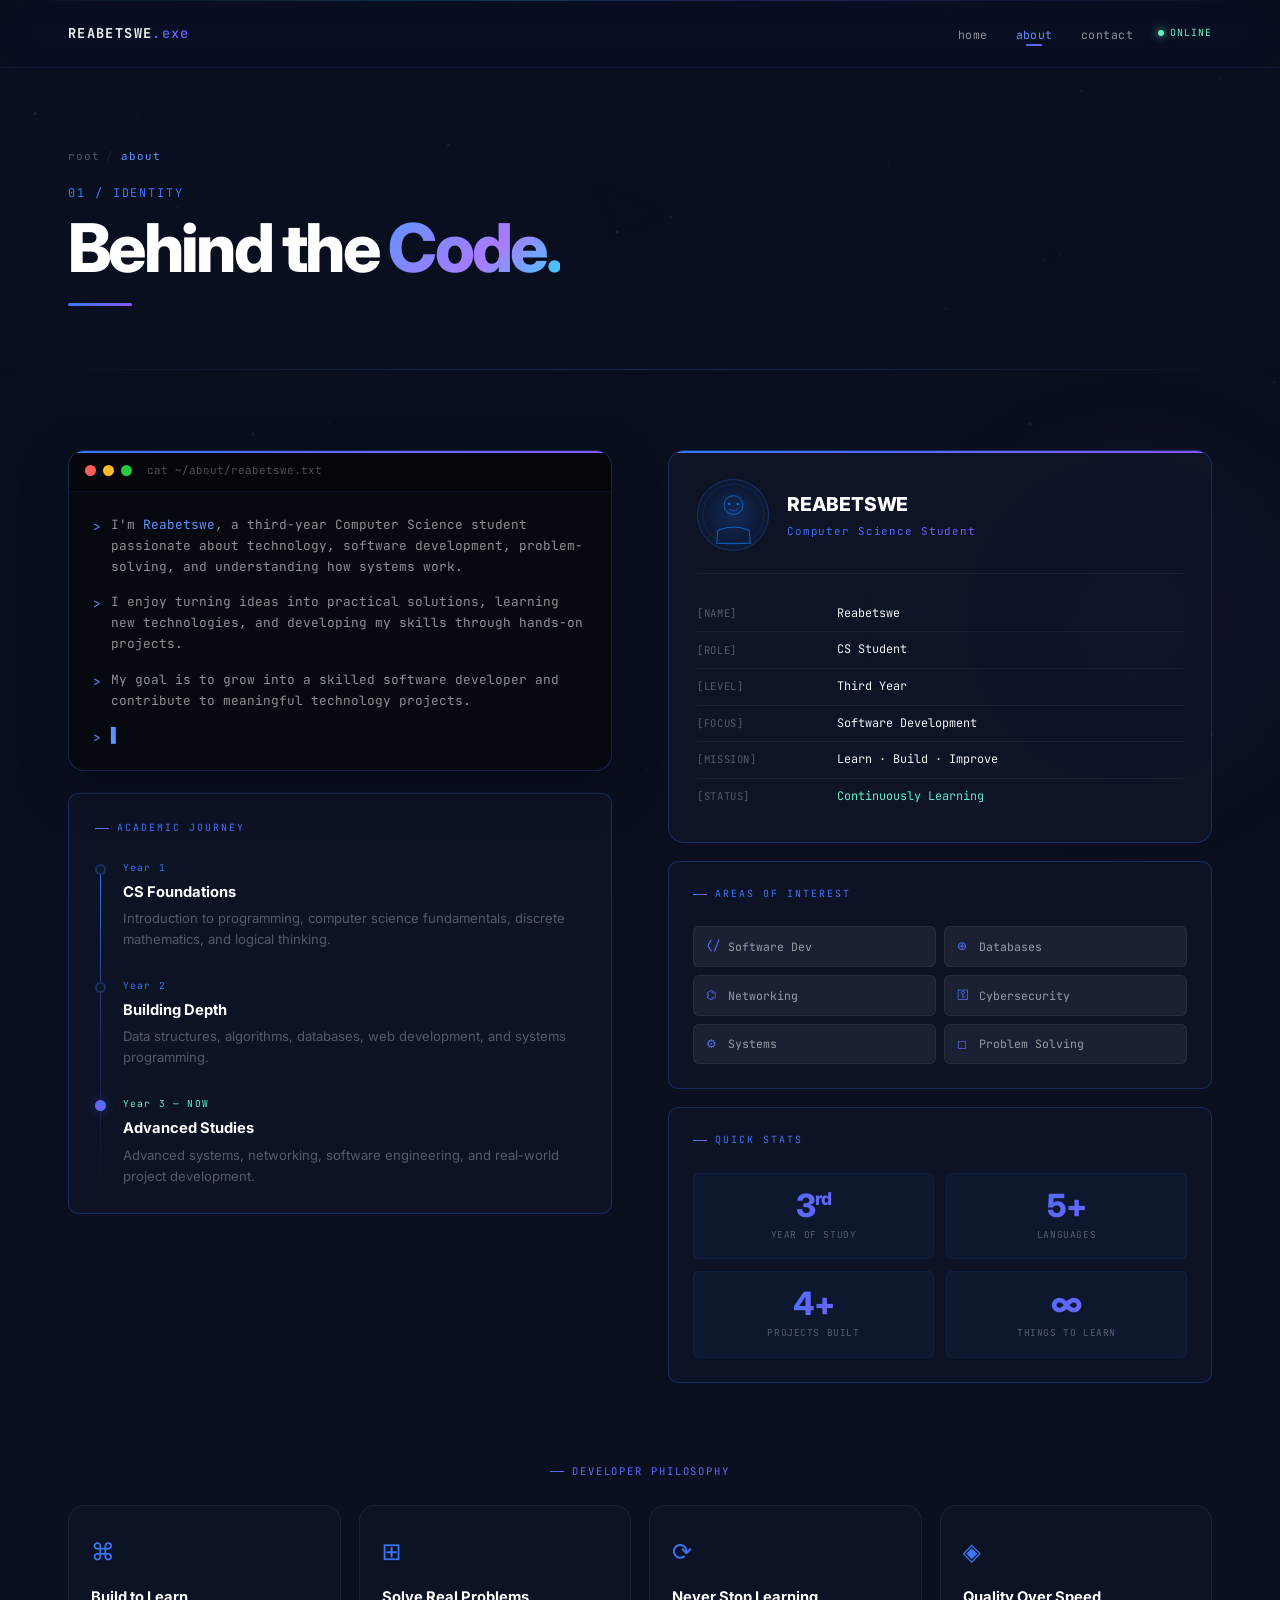
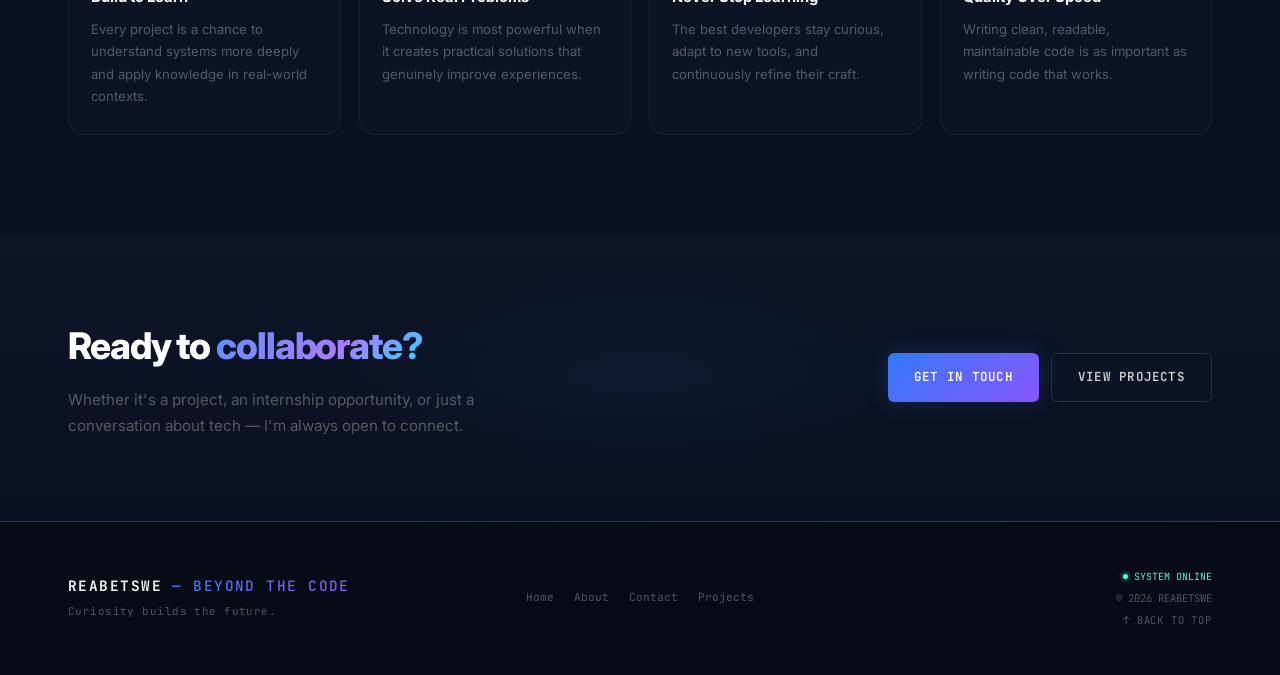
==== commit 735d08a0: "commit" ====
--- a/about.html
+++ b/about.html
@@ -22,7 +22,7 @@
   <nav class="nav" id="nav" role="navigation" aria-label="Main navigation">
     <div class="nav-inner">
       <a href="index.html" class="nav-logo" aria-label="Reabetswe — Home">
-        REABETSWE<span class="logo-exe">.exe</span>
+        <span class="nl-name">REABETSWE</span><span class="logo-exe">.exe</span>
       </a>
       <ul class="nav-links" role="list">
         <li><a href="index.html"  class="nav-link">home</a></li>
@@ -57,7 +57,7 @@
         <span class="bc-active">about</span>
       </div>
       <div class="page-h1-sub">01 / IDENTITY</div>
-      <h1 class="page-h1">Behind the Code.</h1>
+      <h1 class="page-h1">Behind the <span class="grad-text">Code.</span></h1>
       <div class="page-accent-line"></div>
     </div>
   </section>
@@ -219,7 +219,7 @@
     <div class="container">
       <div class="cta-inner">
         <div class="cta-text">
-          <h2>Ready to collaborate?</h2>
+          <h2>Ready to <span class="grad-text">collaborate?</span></h2>
           <p>Whether it's a project, an internship opportunity, or just a conversation about tech — I'm always open to connect.</p>
         </div>
         <div class="cta-actions">
@@ -235,8 +235,8 @@
     <div class="container">
       <div class="footer-inner">
         <div>
-          <div class="footer-logo">REABETSWE<span class="exe">.EXE</span></div>
-          <div class="footer-tagline">Designed with curiosity. Built with code.</div>
+          <div class="footer-logo">REABETSWE<span class="exe"> — BEYOND THE CODE</span></div>
+          <div class="footer-tagline">Curiosity builds the future.</div>
         </div>
         <nav class="footer-links" aria-label="Footer navigation">
           <a href="index.html">Home</a>
--- a/styles/main.css
+++ b/styles/main.css
@@ -1,6 +1,6 @@
 /* ====================================================================
-   MAIN.CSS — REABETSWE.EXE // SYSTEM OVERRIDE
-   Global design tokens, shared components, layout primitives
+   MAIN.CSS — REABETSWE — BEYOND THE CODE
+   Competition-quality design system
    ==================================================================== */
 
 @media (prefers-reduced-motion: reduce) {
@@ -11,204 +11,269 @@
   }
 }
 
-*, *::before, *::after {
-  box-sizing: border-box;
-  margin: 0;
-  padding: 0;
-}
-
+*, *::before, *::after { box-sizing: border-box; margin: 0; padding: 0; }
+
+/* ================================================================
+   DESIGN TOKENS
+================================================================ */
 :root {
-  /* Color system */
-  --obsidian:       #050608;
-  --midnight:       #080E1B;
-  --navy:           #0C1829;
-  --navy-light:     #0F2040;
-  --blue:           #087FFF;
-  --blue-bright:    #1A8FFF;
-  --blue-dim:       #0560C0;
-  --cyan:           #00D9FF;
-  --white:          #FFFFFF;
-  --white-90:       rgba(255,255,255,0.9);
-  --white-70:       rgba(255,255,255,0.7);
-  --white-45:       rgba(255,255,255,0.45);
-  --white-20:       rgba(255,255,255,0.2);
-  --white-08:       rgba(255,255,255,0.08);
-  --blue-glow:      rgba(8, 127, 255, 0.12);
-  --blue-glow-md:   rgba(8, 127, 255, 0.22);
-  --blue-border:    rgba(8, 127, 255, 0.25);
-  --blue-border-hi: rgba(8, 127, 255, 0.55);
-  --cyan-glow:      rgba(0, 217, 255, 0.15);
-  --green:          #00E887;
-  --red:            #FF4757;
-  --yellow:         #FFB800;
-
-  /* Typography */
+  /* === Core palette === */
+  --navy:          #0B1020;
+  --navy-mid:      #0E1628;
+  --navy-light:    #121D35;
+  --navy-panel:    rgba(14,22,40,0.85);
+
+  --blue:          #3478F6;
+  --blue-light:    #5B94FF;
+  --blue-dim:      #1E56CC;
+  --purple:        #8857FF;
+  --purple-light:  #A97BFF;
+  --cyan:          #31D5FF;
+  --cyan-dim:      #1AAFDA;
+  --mint:          #66F2C2;
+  --mint-dim:      #3DC49A;
+
+  --white:         #FFFFFF;
+  --white-95:      rgba(255,255,255,0.95);
+  --white-80:      rgba(255,255,255,0.80);
+  --white-55:      rgba(255,255,255,0.55);
+  --white-30:      rgba(255,255,255,0.30);
+  --white-12:      rgba(255,255,255,0.12);
+  --white-06:      rgba(255,255,255,0.06);
+
+  /* === Glow & border helpers === */
+  --glow-blue:     rgba(52,120,246,0.18);
+  --glow-blue-md:  rgba(52,120,246,0.30);
+  --glow-purple:   rgba(136,87,255,0.18);
+  --glow-cyan:     rgba(49,213,255,0.15);
+  --glow-mint:     rgba(102,242,194,0.15);
+  --border-blue:   rgba(52,120,246,0.28);
+  --border-purple: rgba(136,87,255,0.28);
+  --border-cyan:   rgba(49,213,255,0.20);
+
+  /* === Gradients === */
+  --grad-primary:  linear-gradient(135deg, var(--blue) 0%, var(--purple) 100%);
+  --grad-cyan:     linear-gradient(135deg, var(--cyan) 0%, var(--blue) 100%);
+  --grad-mint:     linear-gradient(135deg, var(--mint) 0%, var(--cyan) 100%);
+  --grad-warm:     linear-gradient(135deg, var(--purple) 0%, var(--blue) 50%, var(--cyan) 100%);
+  --grad-text:     linear-gradient(135deg, var(--blue-light) 0%, var(--purple-light) 60%, var(--cyan) 100%);
+
+  /* === Semantic status === */
+  --green:         #22D98A;
+  --red:           #FF4D6A;
+  --yellow:        #FFB800;
+  --orange:        #FF7A35;
+
+  /* === Typography === */
   --font-sans:    'Inter', system-ui, sans-serif;
-  --font-mono:    'JetBrains Mono', 'Fira Code', 'Courier New', monospace;
+  --font-mono:    'JetBrains Mono', 'Fira Code', monospace;
   --font-display: 'Inter', system-ui, sans-serif;
 
-  /* Layout */
-  --nav-height:   64px;
+  /* === Layout === */
+  --nav-height:   68px;
   --max-width:    1200px;
-  --section-pad:  110px;
-
-  /* Animation */
+  --section-pad:  112px;
+  --radius-sm:    6px;
+  --radius-md:    10px;
+  --radius-lg:    16px;
+  --radius-xl:    24px;
+
+  /* === Motion === */
+  --ease-spring:  cubic-bezier(0.175, 0.885, 0.32, 1.275);
   --ease-out:     cubic-bezier(0.16, 1, 0.3, 1);
-  --ease-in-out:  cubic-bezier(0.4, 0, 0.2, 1);
-  --t-fast:       0.15s;
-  --t-base:       0.28s;
-  --t-slow:       0.5s;
-}
-
-/* ===================== BASE ===================== */
+  --ease-smooth:  cubic-bezier(0.4, 0, 0.2, 1);
+  --t-xs:         0.12s;
+  --t-sm:         0.22s;
+  --t-base:       0.30s;
+  --t-slow:       0.55s;
+}
+
+/* ================================================================
+   BASE
+================================================================ */
 html { scroll-behavior: smooth; font-size: 16px; }
 
 body {
-  background-color: var(--obsidian);
+  background-color: var(--navy);
   color: var(--white);
   font-family: var(--font-sans);
   line-height: 1.65;
   overflow-x: hidden;
   min-height: 100vh;
   -webkit-font-smoothing: antialiased;
-  -moz-osx-font-smoothing: grayscale;
-}
-
-/* ===================== BACKGROUND CANVASES ===================== */
+}
+
+::selection {
+  background: rgba(52,120,246,0.35);
+  color: var(--white);
+}
+
+/* Custom scrollbar */
+::-webkit-scrollbar { width: 6px; }
+::-webkit-scrollbar-track { background: var(--navy); }
+::-webkit-scrollbar-thumb { background: var(--border-blue); border-radius: 3px; }
+::-webkit-scrollbar-thumb:hover { background: var(--blue-dim); }
+
+/* ================================================================
+   BACKGROUND CANVASES
+================================================================ */
 #matrixCanvas {
   position: fixed; inset: 0;
   pointer-events: none; z-index: 0;
-  opacity: 0.025;
+  opacity: 0.03;
 }
 #particleCanvas {
   position: fixed; inset: 0;
   pointer-events: none; z-index: 1;
-  opacity: 0.6;
-}
-
-/* ===================== SCAN LINE ===================== */
+  opacity: 0.55;
+}
+
+/* ================================================================
+   SCAN LINE
+================================================================ */
 .scan-line {
   position: fixed;
   top: 0; left: 0; right: 0;
   height: 1px;
-  background: linear-gradient(90deg, transparent 0%, var(--cyan) 50%, transparent 100%);
-  opacity: 0.18;
-  animation: scanDown 8s linear infinite;
+  background: linear-gradient(90deg, transparent 0%, var(--cyan) 40%, var(--purple) 60%, transparent 100%);
+  opacity: 0.22;
+  animation: scanDown 9s linear infinite;
   pointer-events: none;
   z-index: 9998;
 }
 @keyframes scanDown {
-  0%   { top: -2px; }
-  100% { top: 100vh; }
-}
-
-/* ===================== BOOT SCREEN ===================== */
+  0%   { top: -2px; opacity: 0.3; }
+  50%  { opacity: 0.15; }
+  100% { top: 100vh; opacity: 0; }
+}
+
+/* ================================================================
+   BOOT SCREEN
+================================================================ */
 #bootScreen {
   position: fixed; inset: 0;
-  background: var(--obsidian);
+  background: var(--navy);
   z-index: 99999;
   display: flex;
   flex-direction: column;
   align-items: center;
   justify-content: center;
-  gap: 0;
-  transition: opacity 0.6s var(--ease-out);
-}
-#bootScreen.fade-out {
-  opacity: 0;
+  transition: opacity 0.7s var(--ease-out);
+  overflow: hidden;
+}
+/* Ambient glow behind boot logo */
+#bootScreen::before {
+  content: '';
+  position: absolute;
+  top: 50%; left: 50%;
+  transform: translate(-50%, -60%);
+  width: 500px; height: 300px;
+  background: radial-gradient(ellipse, rgba(52,120,246,0.12) 0%, transparent 70%);
   pointer-events: none;
 }
-#bootScreen.hidden { display: none; }
+#bootScreen.fade-out { opacity: 0; pointer-events: none; }
+#bootScreen.hidden   { display: none; }
 
 .boot-logo {
   font-family: var(--font-mono);
-  font-size: clamp(1.4rem, 4vw, 2.2rem);
+  font-size: clamp(1.2rem, 4vw, 1.9rem);
   font-weight: 700;
-  letter-spacing: 0.18em;
+  letter-spacing: 0.22em;
   color: var(--white);
-  margin-bottom: 40px;
-}
-.boot-logo span { color: var(--blue); }
+  margin-bottom: 48px;
+  position: relative;
+}
+.boot-logo .bl-ext {
+  background: var(--grad-primary);
+  -webkit-background-clip: text;
+  -webkit-text-fill-color: transparent;
+  background-clip: text;
+}
 
 .boot-lines {
   display: flex;
   flex-direction: column;
-  gap: 10px;
-  min-width: 340px;
-  max-width: 460px;
+  gap: 12px;
+  min-width: 320px;
+  max-width: 420px;
 }
 .boot-line {
   font-family: var(--font-mono);
-  font-size: 0.78rem;
-  color: var(--white-45);
-  letter-spacing: 0.04em;
+  font-size: 0.75rem;
+  color: var(--white-55);
+  letter-spacing: 0.03em;
   display: flex;
   align-items: center;
   gap: 10px;
   opacity: 0;
-  transform: translateX(-8px);
-  transition: opacity 0.35s ease, transform 0.35s ease;
+  transform: translateX(-10px);
+  transition: opacity 0.4s ease, transform 0.4s ease;
 }
 .boot-line.show { opacity: 1; transform: none; }
-.boot-line.done { color: var(--green); }
-.boot-line.done .bl-dot { background: var(--green); box-shadow: 0 0 6px var(--green); }
+.boot-line.done { color: var(--mint); }
+.boot-line.done .bl-dot { background: var(--mint); box-shadow: 0 0 8px var(--mint); }
 .bl-dot {
   width: 6px; height: 6px;
   border-radius: 50%;
-  background: var(--white-45);
+  background: var(--white-30);
   flex-shrink: 0;
+  transition: background 0.3s, box-shadow 0.3s;
 }
 
 .boot-bar-wrap {
-  margin-top: 36px;
-  width: 340px;
-  height: 2px;
-  background: var(--white-08);
+  margin-top: 40px;
+  width: 320px;
+  height: 3px;
+  background: var(--white-06);
   border-radius: 2px;
   overflow: hidden;
 }
 .boot-bar {
   height: 100%;
   width: 0%;
-  background: linear-gradient(90deg, var(--blue), var(--cyan));
+  background: var(--grad-primary);
   border-radius: 2px;
-  transition: width 0.1s linear;
-  box-shadow: 0 0 8px var(--blue);
+  transition: width 0.12s linear;
+  box-shadow: 0 0 10px var(--blue);
 }
 .boot-skip {
-  margin-top: 28px;
+  margin-top: 32px;
   font-family: var(--font-mono);
   font-size: 0.68rem;
-  color: var(--white-45);
-  letter-spacing: 0.1em;
+  color: var(--white-30);
+  letter-spacing: 0.12em;
   background: none;
-  border: none;
+  border: 1px solid var(--white-12);
   cursor: pointer;
-  padding: 6px 12px;
-  border-radius: 3px;
-  transition: color var(--t-base), background var(--t-base);
+  padding: 6px 16px;
+  border-radius: 4px;
+  transition: all var(--t-base);
 }
 .boot-skip:hover, .boot-skip:focus-visible {
-  color: var(--white-70);
-  background: var(--white-08);
+  color: var(--white-80);
+  border-color: var(--border-blue);
+  background: var(--glow-blue);
   outline: none;
 }
 
-/* ===================== NAVIGATION ===================== */
+/* ================================================================
+   NAVIGATION
+================================================================ */
 .nav {
   position: fixed;
   top: 0; left: 0; right: 0;
   height: var(--nav-height);
   z-index: 1000;
-  background: rgba(5, 6, 8, 0.7);
-  backdrop-filter: blur(16px) saturate(1.4);
-  -webkit-backdrop-filter: blur(16px);
-  border-bottom: 1px solid rgba(8, 127, 255, 0.12);
-  transition: background var(--t-base), border-color var(--t-base);
+  background: rgba(11,16,32,0.6);
+  backdrop-filter: blur(20px) saturate(1.6);
+  -webkit-backdrop-filter: blur(20px);
+  border-bottom: 1px solid rgba(52,120,246,0.1);
+  transition: background var(--t-base), border-color var(--t-base), box-shadow var(--t-base);
 }
 .nav.scrolled {
-  background: rgba(5, 6, 8, 0.95);
-  border-color: var(--blue-border);
+  background: rgba(11,16,32,0.96);
+  border-color: var(--border-blue);
+  box-shadow: 0 1px 40px rgba(0,0,0,0.3);
 }
 .nav-inner {
   max-width: var(--max-width);
@@ -217,111 +282,115 @@
   height: 100%;
   display: flex;
   align-items: center;
-  gap: 16px;
-}
+  gap: 12px;
+}
+
+/* Logo */
 .nav-logo {
   font-family: var(--font-mono);
-  font-size: 0.88rem;
+  font-size: 0.85rem;
   font-weight: 700;
-  letter-spacing: 0.12em;
-  color: var(--white);
+  letter-spacing: 0.1em;
   text-decoration: none;
   display: flex;
   align-items: center;
-  gap: 0;
   flex-shrink: 0;
 }
-.logo-exe { color: var(--blue); font-weight: 400; opacity: 0.8; }
-
+.nl-name { color: var(--white-95); }
+.logo-exe {
+  background: var(--grad-primary);
+  -webkit-background-clip: text;
+  -webkit-text-fill-color: transparent;
+  background-clip: text;
+  font-weight: 500;
+}
+
+/* Links */
 .nav-links {
   list-style: none;
   display: flex;
   align-items: center;
-  gap: 4px;
+  gap: 2px;
   margin-left: auto;
 }
 .nav-link {
   font-family: var(--font-mono);
-  font-size: 0.73rem;
-  color: var(--white-45);
+  font-size: 0.72rem;
+  color: var(--white-55);
   text-decoration: none;
-  padding: 5px 12px;
-  border-radius: 4px;
-  transition: color var(--t-base), background var(--t-base);
+  padding: 5px 13px;
+  border-radius: var(--radius-sm);
+  transition: color var(--t-sm), background var(--t-sm);
   letter-spacing: 0.04em;
   position: relative;
 }
-.nav-link:hover {
-  color: var(--white-90);
-  background: var(--white-08);
-}
-.nav-link.active {
-  color: var(--blue);
-}
+.nav-link:hover { color: var(--white-95); background: var(--white-06); }
+.nav-link.active { color: var(--blue-light); }
 .nav-link.active::after {
   content: '';
   position: absolute;
-  bottom: 2px; left: 50%; transform: translateX(-50%);
-  width: 14px; height: 2px;
-  background: var(--blue);
+  bottom: 1px; left: 50%;
+  transform: translateX(-50%);
+  width: 16px; height: 2px;
+  background: var(--grad-primary);
   border-radius: 2px;
 }
 
-/* Nav right cluster */
+/* Nav right */
 .nav-right {
   display: flex;
   align-items: center;
-  gap: 14px;
+  gap: 12px;
   flex-shrink: 0;
 }
 .nav-cmd-btn {
   font-family: var(--font-mono);
-  font-size: 0.7rem;
-  color: var(--white-45);
-  background: var(--white-08);
-  border: 1px solid var(--white-20);
-  padding: 5px 10px;
-  border-radius: 5px;
+  font-size: 0.68rem;
+  color: var(--white-55);
+  background: var(--white-06);
+  border: 1px solid var(--white-12);
+  padding: 5px 12px;
+  border-radius: var(--radius-sm);
   cursor: pointer;
   display: flex;
   align-items: center;
-  gap: 6px;
+  gap: 7px;
   transition: all var(--t-base);
   letter-spacing: 0.04em;
   white-space: nowrap;
 }
 .nav-cmd-btn:hover, .nav-cmd-btn:focus-visible {
-  color: var(--white-90);
-  border-color: var(--blue-border);
-  background: var(--blue-glow);
+  color: var(--white-95);
+  border-color: var(--border-blue);
+  background: var(--glow-blue);
   outline: none;
 }
 .cmd-kbd {
-  font-size: 0.62rem;
-  background: var(--white-08);
+  font-size: 0.6rem;
+  background: var(--white-06);
   padding: 1px 5px;
   border-radius: 3px;
-  border: 1px solid var(--white-20);
+  border: 1px solid var(--white-12);
 }
 .nav-status {
   display: flex;
   align-items: center;
   gap: 6px;
   font-family: var(--font-mono);
-  font-size: 0.65rem;
-  color: var(--green);
+  font-size: 0.62rem;
+  color: var(--mint);
   letter-spacing: 0.1em;
 }
 .status-dot {
   width: 6px; height: 6px;
   border-radius: 50%;
-  background: var(--green);
-  box-shadow: 0 0 7px var(--green);
+  background: var(--mint);
+  box-shadow: 0 0 8px var(--mint);
   animation: statusPulse 2.5s ease-in-out infinite;
 }
 @keyframes statusPulse {
-  0%, 100% { opacity: 1; }
-  50%       { opacity: 0.4; }
+  0%, 100% { opacity: 1; box-shadow: 0 0 8px var(--mint); }
+  50%       { opacity: 0.4; box-shadow: 0 0 3px var(--mint); }
 }
 .nav-toggle {
   display: none;
@@ -336,22 +405,24 @@
 .nav-toggle span {
   display: block;
   width: 22px; height: 1.5px;
-  background: var(--white-70);
+  background: var(--white-80);
   border-radius: 2px;
   transition: all var(--t-base);
 }
 
-/* ===================== MOBILE MENU ===================== */
+/* ================================================================
+   MOBILE MENU
+================================================================ */
 .mobile-menu {
   position: fixed;
   top: var(--nav-height);
   left: 0; right: 0;
-  background: rgba(5, 6, 8, 0.98);
-  border-bottom: 1px solid var(--blue-border);
-  backdrop-filter: blur(20px);
+  background: rgba(11,16,32,0.98);
+  border-bottom: 1px solid var(--border-blue);
+  backdrop-filter: blur(24px);
   z-index: 999;
-  padding: 12px 0 20px;
-  transform: translateY(-6px);
+  padding: 12px 0 24px;
+  transform: translateY(-8px);
   opacity: 0;
   pointer-events: none;
   transition: all var(--t-base);
@@ -362,67 +433,64 @@
   pointer-events: all;
 }
 .mobile-menu ul { list-style: none; padding: 0 24px; }
-.mobile-menu ul li { border-bottom: 1px solid rgba(255,255,255,0.06); }
+.mobile-menu ul li { border-bottom: 1px solid var(--white-06); }
 .mobile-menu ul li:last-child { border-bottom: none; }
 .mobile-menu ul li a {
   font-family: var(--font-mono);
-  font-size: 0.85rem;
-  color: var(--white-70);
+  font-size: 0.88rem;
+  color: var(--white-55);
   text-decoration: none;
   padding: 14px 0;
   display: block;
   letter-spacing: 0.05em;
-  transition: color var(--t-base);
+  transition: color var(--t-sm);
 }
 .mobile-menu ul li a:hover,
-.mobile-menu ul li a.active { color: var(--blue); }
-
-/* ===================== COMMAND PALETTE ===================== */
+.mobile-menu ul li a.active {
+  background: var(--grad-primary);
+  -webkit-background-clip: text;
+  -webkit-text-fill-color: transparent;
+  background-clip: text;
+}
+
+/* ================================================================
+   COMMAND PALETTE
+================================================================ */
 .cmd-palette-overlay {
   position: fixed; inset: 0;
-  background: rgba(0, 0, 0, 0.7);
-  backdrop-filter: blur(8px);
+  background: rgba(0,0,0,0.75);
+  backdrop-filter: blur(12px);
   z-index: 10000;
   display: flex;
   align-items: flex-start;
   justify-content: center;
-  padding-top: 15vh;
+  padding-top: 14vh;
   opacity: 0;
   pointer-events: none;
   transition: opacity var(--t-base);
 }
-.cmd-palette-overlay.open {
-  opacity: 1;
-  pointer-events: all;
-}
+.cmd-palette-overlay.open { opacity: 1; pointer-events: all; }
 .cmd-palette-box {
-  background: var(--midnight);
-  border: 1px solid var(--blue-border);
-  border-radius: 10px;
+  background: var(--navy-mid);
+  border: 1px solid var(--border-blue);
+  border-radius: var(--radius-lg);
   width: 100%;
   max-width: 560px;
   margin: 0 20px;
   overflow: hidden;
-  box-shadow: 0 24px 80px rgba(0,0,0,0.6), 0 0 40px rgba(8,127,255,0.1);
-  transform: translateY(-12px) scale(0.98);
+  box-shadow: 0 32px 80px rgba(0,0,0,0.6), 0 0 0 1px var(--glow-blue);
+  transform: translateY(-14px) scale(0.97);
   transition: transform var(--t-base) var(--ease-out);
 }
-.cmd-palette-overlay.open .cmd-palette-box {
-  transform: translateY(0) scale(1);
-}
+.cmd-palette-overlay.open .cmd-palette-box { transform: none; }
 .cmd-palette-input-row {
   display: flex;
   align-items: center;
   gap: 12px;
   padding: 16px 20px;
-  border-bottom: 1px solid rgba(255,255,255,0.07);
-}
-.cp-icon {
-  font-family: var(--font-mono);
-  font-size: 0.9rem;
-  color: var(--blue);
-  flex-shrink: 0;
-}
+  border-bottom: 1px solid var(--white-06);
+}
+.cp-icon { font-size: 0.9rem; color: var(--blue); flex-shrink: 0; }
 .cmd-palette-input {
   flex: 1;
   background: none;
@@ -432,15 +500,14 @@
   font-size: 0.9rem;
   color: var(--white);
   caret-color: var(--blue);
-  letter-spacing: 0.02em;
-}
-.cmd-palette-input::placeholder { color: var(--white-45); }
+}
+.cmd-palette-input::placeholder { color: var(--white-30); }
 .cmd-palette-results {
   max-height: 340px;
   overflow-y: auto;
   padding: 8px 0;
   scrollbar-width: thin;
-  scrollbar-color: var(--blue-border) transparent;
+  scrollbar-color: var(--border-blue) transparent;
 }
 .cp-result {
   display: flex;
@@ -448,51 +515,31 @@
   gap: 14px;
   padding: 11px 20px;
   cursor: pointer;
-  transition: background var(--t-fast);
+  transition: background var(--t-xs);
   border-left: 2px solid transparent;
 }
 .cp-result:hover, .cp-result.selected {
-  background: var(--blue-glow);
+  background: var(--glow-blue);
   border-left-color: var(--blue);
 }
-.cp-result-icon {
-  font-family: var(--font-mono);
-  font-size: 0.75rem;
-  color: var(--blue);
-  width: 20px;
-  text-align: center;
-  flex-shrink: 0;
-}
-.cp-result-label {
-  font-family: var(--font-sans);
-  font-size: 0.85rem;
-  color: var(--white-90);
-}
-.cp-result-desc {
-  font-family: var(--font-mono);
-  font-size: 0.7rem;
-  color: var(--white-45);
-  margin-left: auto;
-}
+.cp-result-icon { font-size: 0.78rem; color: var(--blue); width: 20px; text-align: center; flex-shrink: 0; }
+.cp-result-label { font-size: 0.85rem; color: var(--white-95); }
+.cp-result-desc  { font-family: var(--font-mono); font-size: 0.68rem; color: var(--white-30); margin-left: auto; }
 .cp-footer {
   padding: 10px 20px;
-  border-top: 1px solid rgba(255,255,255,0.06);
+  border-top: 1px solid var(--white-06);
   display: flex;
   gap: 16px;
   font-family: var(--font-mono);
-  font-size: 0.65rem;
-  color: var(--white-45);
+  font-size: 0.62rem;
+  color: var(--white-30);
 }
 .cp-hint { display: flex; align-items: center; gap: 5px; }
-.cp-key {
-  background: var(--white-08);
-  border: 1px solid var(--white-20);
-  padding: 1px 5px;
-  border-radius: 3px;
-  font-size: 0.6rem;
-}
-
-/* ===================== LAYOUT PRIMITIVES ===================== */
+.cp-key { background: var(--white-06); border: 1px solid var(--white-12); padding: 1px 5px; border-radius: 3px; font-size: 0.58rem; }
+
+/* ================================================================
+   LAYOUT PRIMITIVES
+================================================================ */
 .container {
   max-width: var(--max-width);
   margin: 0 auto;
@@ -500,81 +547,80 @@
   position: relative;
   z-index: 2;
 }
-.section {
-  padding: var(--section-pad) 0;
-  position: relative;
-  z-index: 2;
-}
-
-/* Section header */
+.section { padding: var(--section-pad) 0; position: relative; z-index: 2; }
+
+/* Section header system */
 .section-eyebrow {
-  font-family: var(--font-mono);
-  font-size: 0.7rem;
-  color: var(--blue);
-  letter-spacing: 0.2em;
+  display: inline-flex;
+  align-items: center;
+  gap: 10px;
+  font-family: var(--font-mono);
+  font-size: 0.68rem;
+  letter-spacing: 0.22em;
   text-transform: uppercase;
-  margin-bottom: 12px;
-  display: flex;
-  align-items: center;
-  gap: 10px;
+  margin-bottom: 14px;
+  background: var(--grad-primary);
+  -webkit-background-clip: text;
+  -webkit-text-fill-color: transparent;
+  background-clip: text;
 }
 .section-eyebrow::before {
   content: '';
-  width: 28px; height: 1px;
-  background: var(--blue);
-  opacity: 0.6;
+  width: 24px; height: 1.5px;
+  background: var(--grad-primary);
+  -webkit-text-fill-color: initial;
+  border-radius: 2px;
+  flex-shrink: 0;
 }
 .section-h2 {
-  font-family: var(--font-display);
   font-size: clamp(2rem, 4.5vw, 3rem);
-  font-weight: 700;
-  line-height: 1.1;
+  font-weight: 800;
+  line-height: 1.08;
   color: var(--white);
-  letter-spacing: -0.02em;
-  margin-bottom: 20px;
-}
-.section-h2 .accent { color: var(--blue); }
+  letter-spacing: -0.03em;
+  margin-bottom: 18px;
+}
+.section-h2 .grad {
+  background: var(--grad-text);
+  -webkit-background-clip: text;
+  -webkit-text-fill-color: transparent;
+  background-clip: text;
+}
 .section-lead {
   font-size: 1rem;
-  color: var(--white-70);
-  line-height: 1.7;
+  color: var(--white-55);
+  line-height: 1.75;
   max-width: 560px;
-  margin-bottom: 56px;
-}
-
-/* ===================== SHARED TERMINAL CHROME ===================== */
+  margin-bottom: 52px;
+}
+
+/* ================================================================
+   SHARED TERMINAL CHROME
+================================================================ */
 .terminal-chrome {
-  background: #07080F;
-  border: 1px solid var(--blue-border);
-  border-radius: 10px;
+  background: #07090F;
+  border: 1px solid var(--border-blue);
+  border-radius: var(--radius-md);
   overflow: hidden;
-  box-shadow: 0 12px 48px rgba(0,0,0,0.4), 0 0 0 1px rgba(8,127,255,0.06);
+  box-shadow: 0 16px 48px rgba(0,0,0,0.4), 0 0 0 1px rgba(52,120,246,0.05);
 }
 .terminal-titlebar {
   display: flex;
   align-items: center;
   gap: 7px;
   padding: 11px 16px;
-  background: rgba(0,0,0,0.4);
-  border-bottom: 1px solid rgba(8,127,255,0.1);
-}
-.tb-dot {
-  width: 11px; height: 11px;
-  border-radius: 50%;
-  flex-shrink: 0;
-}
+  background: rgba(0,0,0,0.35);
+  border-bottom: 1px solid rgba(52,120,246,0.1);
+}
+.tb-dot { width: 11px; height: 11px; border-radius: 50%; flex-shrink: 0; }
 .tb-red    { background: #FF5F57; }
 .tb-yellow { background: #FFBD2E; }
 .tb-green  { background: #28C840; }
-.tb-title {
-  font-family: var(--font-mono);
-  font-size: 0.7rem;
-  color: var(--white-45);
-  margin-left: 8px;
-  letter-spacing: 0.04em;
-}
-
-/* ===================== SHARED BUTTONS ===================== */
+.tb-title  { font-family: var(--font-mono); font-size: 0.68rem; color: var(--white-30); margin-left: 8px; }
+
+/* ================================================================
+   SHARED BUTTONS
+================================================================ */
 .btn {
   display: inline-flex;
   align-items: center;
@@ -585,7 +631,7 @@
   font-weight: 600;
   letter-spacing: 0.1em;
   text-decoration: none;
-  border-radius: 5px;
+  border-radius: var(--radius-sm);
   cursor: pointer;
   border: none;
   transition: all var(--t-base) var(--ease-out);
@@ -594,56 +640,95 @@
   white-space: nowrap;
 }
 .btn-primary {
-  background: var(--blue);
+  background: var(--grad-primary);
   color: var(--white);
-  box-shadow: 0 0 20px rgba(8, 127, 255, 0.35);
+  box-shadow: 0 0 24px var(--glow-blue);
 }
 .btn-primary:hover {
-  background: var(--blue-bright);
-  box-shadow: 0 0 32px rgba(8, 127, 255, 0.55);
-  transform: translateY(-2px);
+  box-shadow: 0 0 36px var(--glow-blue-md), 0 6px 20px rgba(52,120,246,0.3);
+  transform: translateY(-2px) scale(1.02);
 }
 .btn-secondary {
   background: transparent;
-  color: var(--white-90);
-  border: 1px solid var(--white-20);
+  color: var(--white-80);
+  border: 1px solid var(--white-12);
 }
 .btn-secondary:hover {
-  border-color: var(--blue-border-hi);
-  background: var(--blue-glow);
+  border-color: var(--border-blue);
+  background: var(--glow-blue);
   color: var(--white);
   transform: translateY(-2px);
 }
 .btn-outline {
   background: transparent;
-  color: var(--blue);
-  border: 1px solid var(--blue-border);
+  color: var(--blue-light);
+  border: 1px solid var(--border-blue);
 }
 .btn-outline:hover {
-  background: var(--blue-glow-md);
+  background: var(--glow-blue-md);
   border-color: var(--blue);
   transform: translateY(-2px);
 }
-.btn:focus-visible {
-  outline: 2px solid var(--blue);
-  outline-offset: 3px;
-}
-
-/* ===================== TERMINAL PROMPT ELEMENTS ===================== */
-.t-prompt { color: var(--blue); font-family: var(--font-mono); font-size: 0.82rem; }
-.t-cmd    { color: var(--white); font-family: var(--font-mono); font-size: 0.82rem; }
-.t-output { color: var(--green); font-family: var(--font-mono); font-size: 0.82rem; }
-.t-cursor {
-  color: var(--blue);
-  font-family: var(--font-mono);
-  animation: blink 1s step-end infinite;
-}
-@keyframes blink { 0%,100%{opacity:1} 50%{opacity:0} }
-
-/* ===================== PAGE HERO (about / contact) ===================== */
+.btn-mint {
+  background: var(--grad-mint);
+  color: var(--navy);
+  font-weight: 700;
+  box-shadow: 0 0 20px var(--glow-mint);
+}
+.btn-mint:hover { transform: translateY(-2px) scale(1.02); box-shadow: 0 0 32px var(--glow-mint); }
+.btn:focus-visible { outline: 2px solid var(--blue); outline-offset: 3px; }
+
+/* ================================================================
+   PANEL / CARD base
+================================================================ */
+.panel {
+  background: var(--navy-panel);
+  border: 1px solid var(--border-blue);
+  border-radius: var(--radius-md);
+  padding: 28px;
+  backdrop-filter: blur(10px);
+}
+.panel-label {
+  font-family: var(--font-mono);
+  font-size: 0.66rem;
+  letter-spacing: 0.18em;
+  margin-bottom: 18px;
+  display: flex;
+  align-items: center;
+  gap: 8px;
+  background: var(--grad-primary);
+  -webkit-background-clip: text;
+  -webkit-text-fill-color: transparent;
+  background-clip: text;
+}
+.panel-label::before { content: ''; width: 14px; height: 1px; background: var(--grad-primary); flex-shrink: 0; }
+
+/* Gradient border helper */
+.grad-border {
+  position: relative;
+}
+.grad-border::before {
+  content: '';
+  position: absolute;
+  inset: 0;
+  border-radius: inherit;
+  padding: 1px;
+  background: var(--grad-primary);
+  -webkit-mask: linear-gradient(#fff 0 0) content-box, linear-gradient(#fff 0 0);
+  -webkit-mask-composite: xor;
+  mask-composite: exclude;
+  pointer-events: none;
+  opacity: 0;
+  transition: opacity var(--t-base);
+}
+.grad-border:hover::before { opacity: 1; }
+
+/* ================================================================
+   PAGE HERO (about / contact pages)
+================================================================ */
 .page-hero {
-  padding-top: calc(var(--nav-height) + 72px);
-  padding-bottom: 56px;
+  padding-top: calc(var(--nav-height) + 80px);
+  padding-bottom: 64px;
   position: relative;
   z-index: 2;
 }
@@ -652,96 +737,94 @@
   position: absolute;
   bottom: 0; left: 0; right: 0;
   height: 1px;
-  background: linear-gradient(90deg, transparent, var(--blue-border), transparent);
+  background: linear-gradient(90deg, transparent, var(--border-blue), transparent);
 }
 .page-hero-content { max-width: var(--max-width); margin: 0 auto; padding: 0 28px; }
 .breadcrumb {
   font-family: var(--font-mono);
-  font-size: 0.7rem;
-  color: var(--white-45);
-  margin-bottom: 16px;
+  font-size: 0.68rem;
+  color: var(--white-30);
+  margin-bottom: 18px;
   letter-spacing: 0.08em;
   display: flex;
   align-items: center;
-  gap: 6px;
-}
+  gap: 7px;
+}
+.breadcrumb a { color: inherit; text-decoration: none; transition: color var(--t-sm); }
+.breadcrumb a:hover { color: var(--blue-light); }
 .bc-sep { opacity: 0.3; }
-.bc-active { color: var(--blue); }
+.bc-active { color: var(--blue-light); }
 .page-h1 {
-  font-size: clamp(2.4rem, 6vw, 4rem);
-  font-weight: 700;
-  letter-spacing: -0.03em;
-  line-height: 1.05;
+  font-size: clamp(2.6rem, 6.5vw, 4.2rem);
+  font-weight: 800;
+  letter-spacing: -0.04em;
+  line-height: 1.0;
   color: var(--white);
   margin-bottom: 16px;
 }
 .page-h1-sub {
   font-family: var(--font-mono);
-  font-size: 0.8rem;
-  color: var(--blue);
-  letter-spacing: 0.12em;
+  font-size: 0.75rem;
+  letter-spacing: 0.16em;
   display: block;
-  margin-bottom: 8px;
+  margin-bottom: 10px;
+  background: var(--grad-primary);
+  -webkit-background-clip: text;
+  -webkit-text-fill-color: transparent;
+  background-clip: text;
 }
 .page-accent-line {
-  width: 60px; height: 2px;
-  background: var(--blue);
-  border-radius: 2px;
-  margin-top: 20px;
-}
-
-/* ===================== PANEL ===================== */
-.panel {
-  background: rgba(8, 14, 27, 0.7);
-  border: 1px solid var(--blue-border);
-  border-radius: 10px;
-  padding: 28px;
-  backdrop-filter: blur(8px);
-}
-.panel-label {
-  font-family: var(--font-mono);
-  font-size: 0.68rem;
-  color: var(--blue);
-  letter-spacing: 0.16em;
-  margin-bottom: 18px;
-  display: flex;
-  align-items: center;
-  gap: 8px;
-}
-.panel-label::before {
-  content: '';
-  width: 16px; height: 1px;
-  background: var(--blue);
-}
-
-/* ===================== FOOTER ===================== */
+  width: 64px; height: 3px;
+  background: var(--grad-primary);
+  border-radius: 3px;
+  margin-top: 22px;
+}
+
+/* ================================================================
+   FOOTER
+================================================================ */
 .footer {
-  border-top: 1px solid rgba(8,127,255,0.1);
-  padding: 40px 0;
-  background: rgba(5,6,8,0.95);
+  border-top: 1px solid rgba(52,120,246,0.1);
+  padding: 48px 0;
+  background: rgba(8,12,22,0.97);
   position: relative;
   z-index: 2;
+}
+.footer::before {
+  content: '';
+  position: absolute;
+  top: 0; left: 0; right: 0;
+  height: 1px;
+  background: var(--grad-warm);
+  opacity: 0.35;
 }
 .footer-inner {
   display: grid;
   grid-template-columns: 1fr auto 1fr;
   align-items: center;
-  gap: 24px;
-}
+  gap: 32px;
+}
+.footer-brand {}
 .footer-logo {
   font-family: var(--font-mono);
-  font-size: 0.88rem;
+  font-size: 0.9rem;
   font-weight: 700;
-  color: var(--white);
   letter-spacing: 0.1em;
-}
-.footer-logo .exe { color: var(--blue); font-weight: 400; }
+  color: var(--white-95);
+}
+.footer-logo .exe {
+  background: var(--grad-primary);
+  -webkit-background-clip: text;
+  -webkit-text-fill-color: transparent;
+  background-clip: text;
+  font-weight: 500;
+}
 .footer-tagline {
   font-family: var(--font-mono);
-  font-size: 0.7rem;
-  color: var(--white-45);
-  letter-spacing: 0.05em;
-  margin-top: 4px;
+  font-size: 0.68rem;
+  color: var(--white-30);
+  margin-top: 5px;
+  letter-spacing: 0.04em;
 }
 .footer-links {
   display: flex;
@@ -751,96 +834,79 @@
 }
 .footer-links a {
   font-family: var(--font-mono);
-  font-size: 0.72rem;
-  color: var(--white-45);
+  font-size: 0.7rem;
+  color: var(--white-30);
   text-decoration: none;
-  letter-spacing: 0.04em;
-  transition: color var(--t-base);
-}
-.footer-links a:hover { color: var(--blue); }
-.footer-right {
-  display: flex;
-  flex-direction: column;
-  align-items: flex-end;
-  gap: 4px;
-}
-.footer-copy {
-  font-family: var(--font-mono);
-  font-size: 0.68rem;
-  color: var(--white-45);
-}
-.footer-status {
-  display: flex;
-  align-items: center;
-  gap: 6px;
-  font-family: var(--font-mono);
-  font-size: 0.65rem;
-  color: var(--green);
-}
-.footer-status-dot {
-  width: 5px; height: 5px;
-  border-radius: 50%;
-  background: var(--green);
-  box-shadow: 0 0 5px var(--green);
-}
+  transition: color var(--t-sm);
+}
+.footer-links a:hover { color: var(--blue-light); }
+.footer-right { display: flex; flex-direction: column; align-items: flex-end; gap: 5px; }
+.footer-copy { font-family: var(--font-mono); font-size: 0.66rem; color: var(--white-30); }
+.footer-status { display: flex; align-items: center; gap: 6px; font-family: var(--font-mono); font-size: 0.62rem; color: var(--mint); }
+.footer-status-dot { width: 5px; height: 5px; border-radius: 50%; background: var(--mint); box-shadow: 0 0 5px var(--mint); }
 .back-to-top {
   display: inline-flex;
   align-items: center;
   gap: 6px;
   font-family: var(--font-mono);
-  font-size: 0.68rem;
-  color: var(--white-45);
-  text-decoration: none;
+  font-size: 0.66rem;
+  color: var(--white-30);
   background: none;
   border: none;
   cursor: pointer;
-  transition: color var(--t-base);
-  letter-spacing: 0.06em;
-}
-.back-to-top:hover, .back-to-top:focus-visible {
-  color: var(--blue);
-  outline: none;
-}
-
-/* ===================== SKILL TAGS ===================== */
+  transition: color var(--t-sm);
+  letter-spacing: 0.08em;
+}
+.back-to-top:hover { color: var(--blue-light); }
+
+/* ================================================================
+   SKILL CHIP
+================================================================ */
 .skill-chip {
   font-family: var(--font-mono);
-  font-size: 0.72rem;
-  color: var(--blue);
-  border: 1px solid var(--blue-border);
-  padding: 4px 11px;
-  border-radius: 3px;
-  background: rgba(8,127,255,0.06);
+  font-size: 0.7rem;
+  color: var(--blue-light);
+  border: 1px solid var(--border-blue);
+  padding: 4px 10px;
+  border-radius: var(--radius-sm);
+  background: var(--glow-blue);
   transition: all var(--t-base);
   cursor: default;
-  letter-spacing: 0.03em;
-}
-.skill-chip:hover {
-  background: var(--blue-glow-md);
-  border-color: var(--blue-border-hi);
-  color: var(--white);
-}
-
-/* ===================== UTILITIES ===================== */
+}
+.skill-chip:hover { background: var(--glow-blue-md); border-color: var(--blue); color: var(--white); }
+
+/* ================================================================
+   UTILITIES
+================================================================ */
 @keyframes fadeInUp {
-  from { opacity: 0; transform: translateY(20px); }
+  from { opacity: 0; transform: translateY(22px); }
   to   { opacity: 1; transform: translateY(0); }
 }
-@keyframes fadeIn {
-  from { opacity: 0; }
-  to   { opacity: 1; }
-}
+@keyframes fadeIn { from { opacity: 0; } to { opacity: 1; } }
+@keyframes float {
+  0%, 100% { transform: translateY(0); }
+  50%       { transform: translateY(-10px); }
+}
+
 .reveal {
   opacity: 0;
-  transform: translateY(20px);
-  transition: opacity 0.55s var(--ease-out), transform 0.55s var(--ease-out);
-}
-.reveal.visible {
-  opacity: 1;
-  transform: none;
-}
-
-/* ===================== RESPONSIVE ===================== */
+  transform: translateY(22px);
+  transition: opacity 0.6s var(--ease-out), transform 0.6s var(--ease-out);
+}
+.reveal.visible { opacity: 1; transform: none; }
+
+.grad-text {
+  background: var(--grad-text);
+  -webkit-background-clip: text;
+  -webkit-text-fill-color: transparent;
+  background-clip: text;
+}
+
+.sr-only { position: absolute; width: 1px; height: 1px; padding: 0; margin: -1px; overflow: hidden; clip: rect(0,0,0,0); border: 0; }
+
+/* ================================================================
+   RESPONSIVE
+================================================================ */
 @media (max-width: 900px) {
   :root { --section-pad: 80px; }
   .nav-links, .nav-status, .nav-cmd-btn { display: none; }
--- a/styles/about.css
+++ b/styles/about.css
@@ -1,16 +1,21 @@
 /* ====================================================================
-   ABOUT.CSS — about.html specific styles
-   REABETSWE.EXE // SYSTEM OVERRIDE
+   ABOUT.CSS — REABETSWE — BEYOND THE CODE
    ==================================================================== */
 
-/* ---- Page layout ---- */
 .about-page-section {
   padding: 80px 0 100px;
-  position: relative;
-  z-index: 2;
-}
-
-/* ---- Two-column grid ---- */
+  position: relative; z-index: 2;
+}
+.about-page-section::before {
+  content: '';
+  position: absolute;
+  top: 0; right: -100px;
+  width: 500px; height: 500px;
+  border-radius: 50%;
+  background: radial-gradient(circle, rgba(136,87,255,0.05) 0%, transparent 70%);
+  pointer-events: none;
+}
+
 .about-page-grid {
   display: grid;
   grid-template-columns: 1fr 1fr;
@@ -19,284 +24,232 @@
   margin-bottom: 80px;
 }
 
-/* ===================== LEFT — BIO ===================== */
+/* ---- Bio Terminal ---- */
 .bio-terminal-block {
-  background: rgba(7,8,15,0.85);
-  border: 1px solid var(--blue-border);
-  border-radius: 10px;
+  background: rgba(7,9,15,0.85);
+  border: 1px solid var(--border-blue);
+  border-radius: var(--radius-lg);
   overflow: hidden;
-  margin-bottom: 24px;
-}
-.bio-body {
-  padding: 22px 24px;
-}
+  margin-bottom: 22px;
+  box-shadow: 0 16px 48px rgba(0,0,0,0.25);
+  position: relative;
+}
+.bio-terminal-block::before { content: ''; position: absolute; top: 0; left: 0; right: 0; height: 2px; background: var(--grad-primary); }
+.bio-body { padding: 22px 24px; }
 .bio-line {
-  display: flex;
-  gap: 10px;
-  align-items: flex-start;
+  display: flex; gap: 10px; align-items: flex-start;
   margin-bottom: 14px;
-  font-family: var(--font-mono);
-  font-size: 0.82rem;
-  line-height: 1.65;
+  font-family: var(--font-mono); font-size: 0.8rem; line-height: 1.65;
 }
 .bio-line:last-child { margin-bottom: 0; }
-.bio-prompt { color: var(--blue); flex-shrink: 0; margin-top: 2px; }
-.bio-text { color: var(--white-70); }
-.bio-text .hl { color: var(--blue); }
-.bio-cursor { color: var(--blue); animation: blink 1s step-end infinite; }
-
-/* ===================== TIMELINE ===================== */
+.bio-prompt { color: var(--blue-light); flex-shrink: 0; margin-top: 2px; }
+.bio-text { color: var(--white-55); }
+.bio-text .hl { color: var(--blue-light); }
+.bio-cursor { color: var(--blue-light); animation: blink 1s step-end infinite; }
+@keyframes blink { 0%,100%{opacity:1} 50%{opacity:0} }
+
+/* ---- Journey timeline ---- */
 .journey-block {
-  background: rgba(8,14,27,0.7);
-  border: 1px solid var(--blue-border);
-  border-radius: 10px;
+  background: rgba(14,22,40,0.7);
+  border: 1px solid var(--border-blue);
+  border-radius: var(--radius-md);
   padding: 26px;
 }
 .block-label {
-  font-family: var(--font-mono);
-  font-size: 0.65rem;
-  color: var(--blue);
-  letter-spacing: 0.18em;
-  margin-bottom: 24px;
-  display: flex;
-  align-items: center;
-  gap: 8px;
-}
-.block-label::before { content: ''; width: 14px; height: 1px; background: var(--blue); }
-
-.journey-timeline {
-  position: relative;
-  padding-left: 28px;
-}
+  font-family: var(--font-mono); font-size: 0.62rem; letter-spacing: 0.2em;
+  margin-bottom: 24px; display: flex; align-items: center; gap: 8px;
+  background: var(--grad-primary);
+  -webkit-background-clip: text; -webkit-text-fill-color: transparent; background-clip: text;
+}
+.block-label::before { content: ''; width: 14px; height: 1px; background: var(--grad-primary); flex-shrink: 0; }
+
+.journey-timeline { position: relative; padding-left: 28px; }
 .journey-timeline::before {
   content: '';
   position: absolute;
   left: 5px; top: 8px; bottom: 0;
   width: 1px;
-  background: linear-gradient(to bottom, var(--blue-border), transparent);
-}
-.jt-item {
-  position: relative;
-  margin-bottom: 28px;
-}
+  background: linear-gradient(to bottom, var(--blue), rgba(136,87,255,0.3), transparent);
+}
+.jt-item { position: relative; margin-bottom: 28px; }
 .jt-item:last-child { margin-bottom: 0; }
 .jt-dot {
-  position: absolute;
-  left: -28px; top: 4px;
-  width: 11px; height: 11px;
-  border-radius: 50%;
-  border: 2px solid var(--blue-border);
-  background: var(--midnight);
+  position: absolute; left: -28px; top: 4px;
+  width: 11px; height: 11px; border-radius: 50%;
+  border: 2px solid var(--border-blue); background: var(--navy-mid);
 }
 .jt-item.current .jt-dot {
-  border-color: var(--blue);
-  background: var(--blue);
-  box-shadow: 0 0 10px rgba(8,127,255,0.5);
+  border-color: transparent; background: var(--grad-primary);
+  box-shadow: 0 0 12px var(--glow-blue-md);
 }
 .jt-year {
-  font-family: var(--font-mono);
-  font-size: 0.63rem;
-  color: var(--blue);
-  letter-spacing: 0.1em;
-  margin-bottom: 4px;
-}
-.jt-item.current .jt-year { color: var(--green); }
-.jt-title { font-size: 0.9rem; font-weight: 700; color: var(--white); margin-bottom: 4px; }
-.jt-desc  { font-size: 0.82rem; color: var(--white-45); line-height: 1.6; }
-
-/* ===================== RIGHT — PROFILE CARD ===================== */
+  font-family: var(--font-mono); font-size: 0.6rem; letter-spacing: 0.12em; margin-bottom: 4px;
+  background: var(--grad-primary);
+  -webkit-background-clip: text; -webkit-text-fill-color: transparent; background-clip: text;
+}
+.jt-item.current .jt-year {
+  background: var(--grad-mint);
+  -webkit-background-clip: text; -webkit-text-fill-color: transparent; background-clip: text;
+}
+.jt-title { font-size: 0.92rem; font-weight: 700; color: var(--white); margin-bottom: 4px; }
+.jt-desc  { font-size: 0.82rem; color: var(--white-30); line-height: 1.6; }
+
+/* ---- Profile card ---- */
 .profile-card-block {
-  background: rgba(8,14,27,0.8);
-  border: 1px solid var(--blue-border);
-  border-radius: 10px;
-  padding: 28px;
-  margin-bottom: 20px;
-}
+  background: rgba(14,22,40,0.8);
+  border: 1px solid var(--border-blue);
+  border-radius: var(--radius-lg);
+  padding: 28px; margin-bottom: 18px;
+  position: relative; overflow: hidden;
+}
+.profile-card-block::before { content: ''; position: absolute; top: 0; left: 0; right: 0; height: 2px; background: var(--grad-primary); }
+
 .pc-avatar-row {
-  display: flex;
-  align-items: center;
-  gap: 18px;
-  padding-bottom: 22px;
-  margin-bottom: 22px;
-  border-bottom: 1px solid rgba(255,255,255,0.06);
+  display: flex; align-items: center; gap: 18px;
+  padding-bottom: 22px; margin-bottom: 22px;
+  border-bottom: 1px solid var(--white-06);
 }
 .pc-avatar {
-  width: 72px; height: 72px;
-  border-radius: 50%;
-  border: 1px solid var(--blue-border);
-  background: radial-gradient(circle, rgba(8,127,255,0.1), transparent);
+  width: 72px; height: 72px; border-radius: 50%;
+  border: 1px solid var(--border-blue);
+  background: radial-gradient(circle, var(--glow-blue), transparent);
   display: flex; align-items: center; justify-content: center;
-  flex-shrink: 0;
-  overflow: hidden;
+  flex-shrink: 0; overflow: hidden;
 }
 .pc-avatar svg { width: 90%; height: 90%; }
 .pc-name {
-  font-size: 1.2rem;
-  font-weight: 800;
-  color: var(--white);
-  letter-spacing: -0.01em;
-  margin-bottom: 2px;
+  font-size: 1.2rem; font-weight: 800; color: var(--white);
+  letter-spacing: -0.01em; margin-bottom: 2px;
 }
 .pc-role {
-  font-family: var(--font-mono);
-  font-size: 0.7rem;
-  color: var(--blue);
-  letter-spacing: 0.08em;
-}
-
-.pc-meta { display: flex; flex-direction: column; gap: 10px; }
+  font-family: var(--font-mono); font-size: 0.68rem; letter-spacing: 0.08em;
+  background: var(--grad-primary);
+  -webkit-background-clip: text; -webkit-text-fill-color: transparent; background-clip: text;
+}
+
+.pc-meta { display: flex; flex-direction: column; }
 .pcm-row {
-  display: grid;
-  grid-template-columns: 130px 1fr;
-  gap: 10px;
-  align-items: center;
-  padding: 8px 0;
-  border-bottom: 1px solid rgba(255,255,255,0.04);
+  display: grid; grid-template-columns: 130px 1fr;
+  gap: 10px; align-items: center;
+  padding: 8px 0; border-bottom: 1px solid var(--white-06);
 }
 .pcm-row:last-child { border-bottom: none; }
-.pcm-key {
-  font-family: var(--font-mono);
-  font-size: 0.68rem;
-  color: var(--white-45);
-  letter-spacing: 0.06em;
-}
-.pcm-val {
-  font-family: var(--font-mono);
-  font-size: 0.75rem;
-  color: var(--white-90);
-}
-.pcm-val.green { color: var(--green); }
-
-/* Interests panel */
+.pcm-key { font-family: var(--font-mono); font-size: 0.66rem; color: var(--white-30); letter-spacing: 0.06em; }
+.pcm-val { font-family: var(--font-mono); font-size: 0.74rem; color: var(--white-95); }
+.pcm-val.green {
+  background: var(--grad-mint);
+  -webkit-background-clip: text; -webkit-text-fill-color: transparent; background-clip: text;
+}
+
+/* ---- Interests ---- */
 .interests-block {
-  background: rgba(8,14,27,0.7);
-  border: 1px solid var(--blue-border);
-  border-radius: 10px;
+  background: rgba(14,22,40,0.7);
+  border: 1px solid var(--border-blue);
+  border-radius: var(--radius-md);
+  padding: 24px; margin-bottom: 18px;
+}
+.ib-grid { display: grid; grid-template-columns: 1fr 1fr; gap: 8px; }
+.ib-item {
+  display: flex; align-items: center; gap: 8px;
+  font-family: var(--font-mono); font-size: 0.72rem; color: var(--white-55);
+  padding: 9px 12px;
+  border: 1px solid var(--white-06); border-radius: var(--radius-sm);
+  background: var(--white-06); transition: all var(--t-base);
+}
+.ib-item:hover { border-color: var(--border-blue); color: var(--white-80); background: var(--glow-blue); }
+.ib-icon {
+  font-size: 0.78rem; width: 14px;
+  background: var(--grad-primary);
+  -webkit-background-clip: text; -webkit-text-fill-color: transparent; background-clip: text;
+}
+
+/* ---- Stats ---- */
+.stats-block {
+  background: rgba(14,22,40,0.7);
+  border: 1px solid var(--border-blue);
+  border-radius: var(--radius-md);
   padding: 24px;
-  margin-bottom: 20px;
-}
-.ib-grid {
-  display: grid;
-  grid-template-columns: 1fr 1fr;
-  gap: 8px;
-}
-.ib-item {
-  display: flex;
-  align-items: center;
-  gap: 8px;
-  font-family: var(--font-mono);
-  font-size: 0.74rem;
-  color: var(--white-70);
-  padding: 9px 12px;
-  border: 1px solid rgba(255,255,255,0.06);
-  border-radius: 5px;
-  background: var(--white-08);
+}
+.stats-grid { display: grid; grid-template-columns: 1fr 1fr; gap: 12px; }
+.stat-box {
+  text-align: center; padding: 16px 12px;
+  border: 1px solid rgba(52,120,246,0.1);
+  border-radius: var(--radius-sm);
+  background: rgba(52,120,246,0.04);
   transition: all var(--t-base);
 }
-.ib-item:hover { border-color: var(--blue-border); color: var(--white); background: var(--blue-glow); }
-.ib-icon { color: var(--blue); font-size: 0.8rem; width: 14px; }
-
-/* Stats panel */
-.stats-block {
-  background: rgba(8,14,27,0.7);
-  border: 1px solid var(--blue-border);
-  border-radius: 10px;
-  padding: 24px;
-}
-.stats-grid {
-  display: grid;
-  grid-template-columns: 1fr 1fr;
-  gap: 12px;
-}
-.stat-box {
-  text-align: center;
-  padding: 16px 12px;
-  border: 1px solid rgba(8,127,255,0.12);
-  border-radius: 7px;
-  background: rgba(8,127,255,0.04);
-  transition: all var(--t-base);
-}
-.stat-box:hover { border-color: var(--blue-border); background: var(--blue-glow); }
+.stat-box:hover { border-color: var(--border-blue); background: var(--glow-blue); }
 .stat-num {
-  font-size: 2rem;
-  font-weight: 800;
-  color: var(--blue);
-  line-height: 1;
-  margin-bottom: 5px;
-  letter-spacing: -0.03em;
+  font-size: 2rem; font-weight: 800; line-height: 1;
+  margin-bottom: 5px; letter-spacing: -0.03em;
+  background: var(--grad-primary);
+  -webkit-background-clip: text; -webkit-text-fill-color: transparent; background-clip: text;
 }
 .stat-num sup { font-size: 0.55em; vertical-align: super; }
-.stat-lbl {
-  font-family: var(--font-mono);
-  font-size: 0.62rem;
-  color: var(--white-45);
-  letter-spacing: 0.06em;
-  text-transform: uppercase;
-}
-
-/* ===================== PHILOSOPHY ===================== */
-.philosophy-block {
-  margin-top: 0;
-}
-.ph-grid {
-  display: grid;
-  grid-template-columns: repeat(auto-fit, minmax(230px, 1fr));
-  gap: 18px;
-}
+.stat-lbl { font-family: var(--font-mono); font-size: 0.6rem; color: var(--white-30); letter-spacing: 0.06em; text-transform: uppercase; }
+
+/* ---- Philosophy ---- */
+.philosophy-block { margin-top: 0; }
+.ph-grid { display: grid; grid-template-columns: repeat(auto-fit, minmax(230px, 1fr)); gap: 18px; }
 .ph-card {
-  background: rgba(8,14,27,0.7);
-  border: 1px solid rgba(255,255,255,0.06);
-  border-radius: 10px;
+  background: rgba(14,22,40,0.7);
+  border: 1px solid var(--white-06);
+  border-radius: var(--radius-lg);
   padding: 26px 22px;
   transition: all var(--t-base);
-  position: relative;
-  overflow: hidden;
+  position: relative; overflow: hidden;
 }
 .ph-card::before {
   content: '';
-  position: absolute;
-  bottom: 0; left: 0; right: 0;
-  height: 2px;
-  background: linear-gradient(90deg, transparent, var(--blue), transparent);
-  opacity: 0;
-  transition: opacity var(--t-base);
+  position: absolute; bottom: 0; left: 0; right: 0;
+  height: 2px; background: var(--grad-primary);
+  opacity: 0; transition: opacity var(--t-base);
 }
 .ph-card:hover {
-  border-color: var(--blue-border);
-  box-shadow: 0 8px 24px rgba(0,0,0,0.2), 0 0 24px rgba(8,127,255,0.06);
+  border-color: var(--border-blue);
+  box-shadow: 0 10px 28px rgba(0,0,0,0.2), 0 0 24px var(--glow-blue);
   transform: translateY(-4px);
 }
 .ph-card:hover::before { opacity: 1; }
-.ph-icon { font-size: 1.4rem; color: var(--blue); margin-bottom: 14px; display: block; }
-.ph-title { font-size: 0.9rem; font-weight: 700; color: var(--white); margin-bottom: 8px; }
-.ph-text  { font-size: 0.82rem; color: var(--white-45); line-height: 1.7; }
-
-/* ===================== CTA ===================== */
+.ph-icon {
+  font-size: 1.5rem; margin-bottom: 14px; display: block;
+  background: var(--grad-primary);
+  -webkit-background-clip: text; -webkit-text-fill-color: transparent; background-clip: text;
+}
+.ph-title { font-size: 0.92rem; font-weight: 700; color: var(--white); margin-bottom: 8px; }
+.ph-text  { font-size: 0.82rem; color: var(--white-30); line-height: 1.72; }
+
+/* ---- CTA ---- */
 .about-cta-section {
   padding: 80px 0;
-  position: relative;
-  z-index: 2;
-  background: linear-gradient(180deg, var(--midnight) 0%, var(--obsidian) 100%);
-  border-top: 1px solid rgba(8,127,255,0.08);
-}
+  position: relative; z-index: 2;
+  background: linear-gradient(180deg, var(--navy-mid) 0%, var(--navy) 100%);
+  border-top: 1px solid rgba(52,120,246,0.08);
+  overflow: hidden;
+}
+.about-cta-section::before {
+  content: '';
+  position: absolute; top: 50%; left: 50%;
+  transform: translate(-50%, -50%);
+  width: 600px; height: 200px;
+  background: radial-gradient(ellipse, rgba(52,120,246,0.06) 0%, transparent 70%);
+  pointer-events: none;
+}
+
 .cta-inner {
-  display: flex;
-  align-items: center;
+  display: flex; align-items: center;
   justify-content: space-between;
-  gap: 40px;
-  flex-wrap: wrap;
+  gap: 48px; flex-wrap: wrap;
 }
 .cta-text h2 {
-  font-size: clamp(1.5rem, 3.5vw, 2.2rem);
-  font-weight: 700;
-  color: var(--white);
-  letter-spacing: -0.02em;
-  margin-bottom: 10px;
-}
-.cta-text p { font-size: 0.92rem; color: var(--white-45); max-width: 480px; line-height: 1.7; }
+  font-size: clamp(1.6rem, 3.5vw, 2.3rem);
+  font-weight: 800; color: var(--white);
+  letter-spacing: -0.03em; margin-bottom: 10px;
+}
+.cta-text p { font-size: 0.95rem; color: var(--white-30); max-width: 480px; line-height: 1.75; }
 .cta-actions { display: flex; gap: 12px; flex-wrap: wrap; }
 
-/* ===================== RESPONSIVE ===================== */
+/* Responsive */
 @media (max-width: 900px) {
   .about-page-grid { grid-template-columns: 1fr; gap: 32px; }
   .cta-inner { flex-direction: column; align-items: flex-start; }
